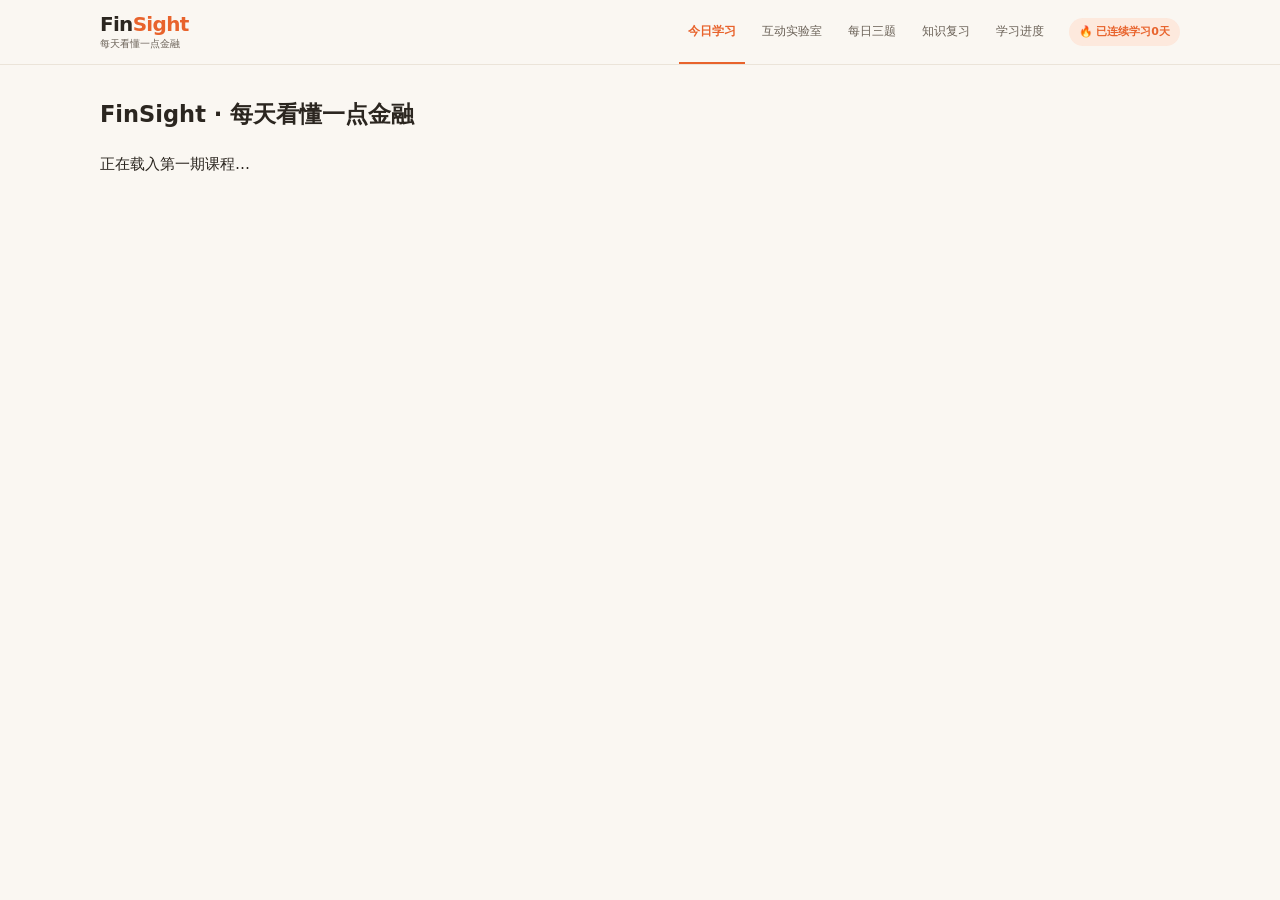
==== finance-daily/index.html @ c3f0f565 "feat: replace financial terminal with six-page beginner-friendly mobile learning interface" ====
<!doctype html>
<html lang="zh-CN">
<head>
<meta charset="utf-8">
<meta name="viewport" content="width=device-width, initial-scale=1, viewport-fit=cover">
<meta name="theme-color" content="#FAF7F2">
<meta name="description" content="FinSight，每天看懂一点金融新闻。金融小白的五步新闻课、互动实验、每日三题与知识复习。">
<title>FinSight · 每天看懂一点金融</title>
<link rel="stylesheet" href="./learn.css?v=20261030a">
</head>
<body>
<header class="nav-top">
  <div class="nav-wrap">
    <div aria-label="FinSight 每天看懂一点金融"><div class="brand-logo">Fin<em>Sight</em></div><div class="brand-sub">每天看懂一点金融</div></div>
    <nav class="nav-links" aria-label="主要导航">
      <button class="nav-link active" data-page="home">今日学习</button>
      <button class="nav-link" data-page="lab">互动实验室</button>
      <button class="nav-link" data-page="quiz">每日三题</button>
      <button class="nav-link" data-page="review">知识复习</button>
      <button class="nav-link" data-page="progress">学习进度</button>
    </nav>
    <span class="flame" id="streak">🔥 已连续学习0天</span>
  </div>
</header>
<div class="app">
 <main id="main" aria-live="polite">
   <section class="section"><h1>FinSight · 每天看懂一点金融</h1><p>正在载入第一期课程…</p></section>
 </main>
</div>
<nav class="bottom-nav" aria-label="手机快捷导航">
 <button data-page="home" class="active"><span>⌂</span>今日学习</button>
 <button data-page="lab"><span>◉</span>实验室</button>
 <button data-page="quiz"><span>✓</span>每日三题</button>
 <button data-page="review"><span>▤</span>知识复习</button>
 <button data-page="progress"><span>♧</span>学习进度</button>
</nav>
<div id="popLayer" class="popover-layer" aria-label="术语解释浮层"><div id="termPop" class="popover" role="dialog" aria-label="金融术语解释"></div></div>
<div id="toast" class="toast" aria-live="polite" role="status"></div>
<script src="./data.js?v=20261030a"></script>
<script src="./learn.js?v=20261030a"></script>
</body>
</html>
---- finance-daily/learn.css ----
/* FinSight Learn — mobile first, warm notebook */
:root{--bg:#FAF7F2;--card:#fff;--ink:#2B2620;--ink-2:#6B6257;--line:#EBE4D9;--brand:#E8632C;--brand-soft:#FDE9DD;--gold:#C9942B;--blue:#3D6FB6;--blue-soft:#E8F0FB;--red:#D64545;--green:#3E8E5A;--radius:16px;--shadow:0 2px 12px rgba(43,38,32,.06)}
*{box-sizing:border-box}html{scroll-behavior:smooth}body{margin:0;font:15px/1.7 "PingFang SC","Microsoft YaHei",system-ui,-apple-system,sans-serif;color:var(--ink);background:var(--bg);-webkit-font-smoothing:antialiased}button,input{font:inherit}button{cursor:pointer}button,a,input{touch-action:manipulation}button:focus-visible,a:focus-visible,input:focus-visible{outline:3px solid #4386cc;outline-offset:3px}a{color:var(--brand)}.hide{display:none!important}.app{width:min(1080px,calc(100% - 40px));margin:0 auto;padding:0 0 95px}.muted{color:var(--ink-2)}.small{font-size:13px}.tiny{font-size:12px}.bold{font-weight:750}.num{font-variant-numeric:tabular-nums}.section{margin:30px 0 0}.section-head{margin-bottom:17px}.section-title{font-size:22px;letter-spacing:-.4px;font-weight:800;line-height:1.45;margin:0}.section-sub{margin:4px 0 0;color:var(--ink-2);font-size:13px}.row{display:flex;align-items:center;gap:10px}.between{justify-content:space-between}.wrap{flex-wrap:wrap}.grid{display:grid;gap:18px}.two{grid-template-columns:repeat(2,minmax(0,1fr))}.four{grid-template-columns:repeat(4,minmax(0,1fr))}.card{padding:24px;border-radius:var(--radius);background:var(--card);border:1px solid var(--line);box-shadow:var(--shadow);min-width:0}.chip{display:inline-flex;align-items:center;gap:4px;background:#f5f0e9;color:#74695a;border-radius:99px;padding:2px 10px;font-size:11px;font-weight:700;white-space:nowrap}.chip.easy{background:#E5F4E9;color:var(--green)}.chip.mid{background:#FFF2D7;color:#946b2c}.chip.hard{background:#FBE8E4;color:#b35249}.chip.topic{background:var(--blue-soft);color:var(--blue)}.chip.brand{background:var(--brand-soft);color:var(--brand)}.btn{display:inline-flex;align-items:center;justify-content:center;gap:7px;border:1.5px solid var(--brand);border-radius:12px;background:var(--brand);color:#fff;padding:11px 24px;font-weight:750;font-size:14px;transition:transform .2s,background .2s}.btn:hover{background:#f0753f;transform:translateY(-1px)}.btn.ghost{color:var(--brand);background:#fff}.btn.ghost:hover{background:var(--brand-soft)}.btn.subtle{color:var(--ink);background:#fff;border-color:var(--line)}.btn.small{padding:7px 13px;font-size:12px}.btn:disabled{opacity:.45;cursor:not-allowed;transform:none}.nav-top{position:sticky;top:0;z-index:25;background:rgba(250,247,242,.92);backdrop-filter:blur(8px);border-bottom:1px solid var(--line)}.nav-wrap{width:min(1080px,calc(100% - 40px));margin:auto;display:flex;gap:16px;align-items:center;height:64px}.brand-logo{font-size:20px;letter-spacing:-.7px;font-weight:900;line-height:1.1;white-space:nowrap}.brand-logo em{font-style:normal;color:var(--brand)}.brand-sub{font-size:10px;color:var(--ink-2)}.nav-links{display:flex;align-self:stretch;align-items:center;gap:8px;overflow:auto hidden;scrollbar-width:none;margin-left:auto}.nav-link{align-self:stretch;display:flex;align-items:center;flex-shrink:0;padding:0 9px;font-size:12px;color:var(--ink-2);background:none;border:0;border-bottom:2px solid transparent;white-space:nowrap}.nav-link.active{border-bottom-color:var(--brand);color:var(--brand);font-weight:800}.flame{border-radius:99px;background:var(--brand-soft);padding:5px 10px;color:var(--brand);font-size:11px;font-weight:750;white-space:nowrap}.page{animation:appear .32s ease both}@keyframes appear{from{opacity:0;transform:translateY(8px)}to{opacity:1;transform:none}}
.hero{border:1px solid #F5DCC9;border-radius:21px;background:linear-gradient(105deg,#fff0e4,#fff8ed 58%,#f8eadd);padding:33px 34px;display:grid;grid-template-columns:1fr 185px;gap:22px;align-items:center;position:relative;overflow:hidden}.hero:before{content:"";width:250px;height:250px;background:#fff9f3a8;border:1px solid #ffffff88;border-radius:50%;position:absolute;right:12px;top:-130px}.hero>*{position:relative}.hero h1{margin:6px 0 8px;font-weight:830;font-size:26px;line-height:1.4}.hero p{font-size:14px;color:#705d51;margin:6px 0 17px}.hero-small{font-size:12px;color:#a76b49;letter-spacing:.2px;font-weight:750}.ring{width:122px;height:122px;margin:auto;position:relative;display:grid;place-items:center}.ring svg{position:absolute;inset:0;transform:rotate(-90deg)}.ring-center{text-align:center}.ring-center strong{font-size:25px;line-height:1.1;display:block}.ring-center span{font-size:11px;color:var(--ink-2)}.market-grid{display:grid;grid-template-columns:repeat(4,minmax(0,1fr));gap:14px}.market-card{position:relative;padding:19px 16px 17px;border:1px solid var(--line);border-radius:var(--radius);background:#fff;min-width:0;transition:.2s;box-shadow:var(--shadow)}.market-card:hover{transform:translateY(-2px);border-color:#e8a77e}.market-name{font-size:13px;color:var(--ink-2);font-weight:700}.market-number{font-size:24px;font-weight:830;line-height:1.3;margin:9px 0 2px;letter-spacing:-.5px}.rise{color:var(--red)}.fall{color:var(--green)}.flat{color:#796f61}.market-move{font-size:12px;font-weight:800}.market-time{font-size:11px;color:var(--ink-2)}.spark{width:94px;height:35px;max-width:100%;display:block;margin:4px 0 0 auto}.market-note{border-top:1px dashed var(--line);margin-top:13px;padding-top:10px;font-size:12px;line-height:1.65;color:var(--ink-2)}.market-note b{color:var(--brand)}.smallsource{display:block;font-size:11px;color:var(--blue);margin-top:7px}.news-grid{display:grid;gap:13px}.news{display:grid;grid-template-columns:42px minmax(0,1fr) 42px;align-items:center;gap:16px;padding:20px;transition:.2s}.news:hover{transform:translateY(-2px);border-color:#e5a67f;box-shadow:0 5px 19px rgba(43,38,32,.08)}.news-num{font-size:32px;font-weight:900;line-height:1;color:#edb99e}.news h3{font-size:18px;margin:1px 0 7px;line-height:1.45}.news p{margin:0 0 8px;font-size:14px;color:#665b52}.news .meta{display:flex;gap:7px;align-items:center;flex-wrap:wrap}.news-go{height:39px;width:39px;border-radius:50%;background:var(--brand);border:0;color:white;font-size:23px;display:grid;place-items:center;transition:.2s}.news-go:hover{transform:translateX(2px)}
.step-strip{display:flex;gap:6px;overflow:auto;scrollbar-width:none;padding:8px 0 14px}.step-chip{min-width:0;flex:1;border:0;border-radius:99px;padding:8px 10px;background:#f0eae2;color:#8a7e70;font-size:12px;font-weight:700;white-space:nowrap}.step-chip.current{background:var(--brand);color:white}.step-chip.done{background:#e8f6e8;color:var(--green)}.lesson-head h1{font-size:25px;line-height:1.4;margin:11px 0}.lesson-head .summary{color:var(--ink-2);font-size:15px}.lesson-block{padding:24px 28px}.lesson-title{font-size:19px;line-height:1.5;margin:0 0 12px;font-weight:800}.lesson-body{font-size:15px;line-height:1.75}.defbox,.lifebox,.keybox{padding:17px 20px;border-radius:12px;margin:11px 0}.defbox{background:var(--blue-soft);border-left:4px solid var(--blue)}.lifebox{background:#FFF8E8;border-left:4px solid var(--gold)}.keybox{background:linear-gradient(115deg,#FFF3E6,#FDE9DD);border:1px dashed #efb08f}.defbox p,.lifebox p,.keybox p{margin:4px 0}.term{border:0;background:transparent;padding:0;color:var(--blue);border-bottom:1.5px dashed var(--blue);font-weight:800;cursor:pointer;font-size:inherit;line-height:inherit}.example-comparison{display:grid;grid-template-columns:1fr auto 1fr;align-items:center;gap:12px;margin:13px 0}.example-card{background:white;padding:14px;border:1px solid #f2e1c6;border-radius:13px;text-align:center}.example-card b{display:block;font-size:21px;color:#3c7d5b;font-variant-numeric:tabular-nums}.example-card:last-child b{color:var(--red)}.arrow{color:var(--brand);font-size:23px;font-weight:900}.chain{display:flex;gap:7px;align-items:center;flex-wrap:wrap}.chain-node{background:#fff;border:1.5px solid #E5DDD2;border-radius:11px;padding:11px 12px;font-size:13px;font-weight:750}.chain-node:first-child{border-color:var(--brand);color:var(--brand)}.chain-arrow{font-weight:900;color:var(--brand);font-size:18px}.reason-cards{display:grid;grid-template-columns:repeat(2,minmax(0,1fr));gap:10px;margin-top:12px}.reason-card{border:1px solid var(--line);border-radius:12px;padding:14px;background:#fff}.reason-card h4{margin:0 0 6px;font-size:14px}.reason-card p{font-size:13px;color:var(--ink-2);margin:0}.risk{color:#8c7e71;font-size:12px;margin-top:12px}.task-btns{display:flex;align-items:center;gap:10px;justify-content:space-between;flex-wrap:wrap;margin-top:20px}.teaching-steps{display:grid;gap:17px}.teaching-steps .card{scroll-margin-top:80px}.analyst{background:linear-gradient(112deg,#f0f5ff,#fffaef);border:1px solid #d8e4f4}.analyst .option-btn{border:1px solid #d5ddea}.quiz-done{background:#E7F6E7;color:#2b7e4d}.quiz-wrong{background:#FFE8E6;color:#b74e48}.lab-grid{display:grid;grid-template-columns:repeat(2,minmax(0,1fr));gap:17px}.lab-card{padding:24px}.lab-title{font-size:17px;font-weight:800;margin:0 0 4px}.lab-desc{font-size:13px;color:var(--ink-2);margin:0 0 16px}.slider-line{display:flex;justify-content:space-between;gap:12px;align-items:center}.rate{font-size:22px;font-weight:850;color:var(--brand);font-variant-numeric:tabular-nums}input[type=range]{width:100%;accent-color:var(--brand);margin:10px 0 15px}.metrics{display:grid;grid-template-columns:repeat(2,minmax(0,1fr));gap:9px;margin:8px 0}.metric{background:#faf7f2;border:1px solid #f1e9de;border-radius:13px;padding:14px 12px}.metric b{font-size:22px;display:block;line-height:1.3;letter-spacing:-.4px;word-break:break-word}.metric small{font-size:11px;color:var(--ink-2)}.note-blue{background:#edf5fe;padding:13px 15px;border-radius:10px;color:#436080;font-size:13px;margin:15px 0 0}.lineplot{width:100%;height:auto;display:block;background:#fbfaf8;border-radius:12px;margin:6px 0}.qa-progress{height:8px;background:#f0e8db;border-radius:99px;overflow:hidden}.qa-fill{height:100%;border-radius:99px;background:linear-gradient(90deg,#ecc47b,#e8632c);transition:width .4s}.option-btn{display:block;text-align:left;width:100%;padding:12px 15px;margin:9px 0;border:1px solid var(--line);background:#fbfaf7;border-radius:12px;font-weight:650;color:var(--ink);font-size:14px}.option-btn:hover{border-color:#e3ac8b}.option-btn:disabled{cursor:default}.option-btn.right{background:#e5f6e8;color:var(--green);border:1.5px solid #66bc7e}.option-btn.wrong{background:#fce7e4;color:var(--red);border:1.5px solid #de8484}.answer-why{background:var(--blue-soft);border-radius:12px;padding:15px;margin:14px 0 0;font-size:14px}.flash-grid{display:grid;grid-template-columns:repeat(auto-fill,minmax(230px,1fr));gap:17px}.flash{perspective:900px;height:208px;cursor:pointer}.flash-inner{width:100%;height:100%;position:relative;transform-style:preserve-3d;transition:transform .5s}.flash.flipped .flash-inner{transform:rotateY(180deg)}.flash-face{position:absolute;inset:0;backface-visibility:hidden;border:1px solid var(--line);border-radius:16px;background:#fff;box-shadow:var(--shadow);padding:23px;display:flex;flex-direction:column;align-items:flex-start;justify-content:center;gap:7px}.flash-face strong{font-size:21px;color:var(--blue)}.flash-back{transform:rotateY(180deg);background:var(--blue-soft);border-color:#d3e2f5}.flash-back strong{font-size:16px}.flash-back p{font-size:13px;margin:0}.flash-indicator{font-size:11px;color:var(--ink-2);margin-top:12px}.progress-grid{display:grid;grid-template-columns:repeat(3,minmax(0,1fr));gap:14px}.stage{text-align:center;position:relative}.stage.current{border:2px solid var(--brand);background:#fff9f1}.stage .stage-icon{font-size:29px}.stage h3{margin:5px 0;font-size:17px}.stage p{font-size:13px;color:var(--ink-2);margin:0}.stat-grid{display:grid;grid-template-columns:repeat(4,minmax(0,1fr));gap:13px}.stat{text-align:center}.stat b{font-size:28px;color:var(--brand);display:block;line-height:1.3}.stat span{font-size:12px;color:var(--ink-2)}.mastery-row{display:grid;grid-template-columns:95px 1fr 42px;gap:12px;align-items:center;margin:13px 0;font-size:13px}.mastery-track{height:8px;background:#f1e9de;border-radius:99px;overflow:hidden}.mastery-fill{height:100%;background:linear-gradient(90deg,#f3b780,var(--brand));border-radius:99px}.popover-layer{position:fixed;inset:0;z-index:70;display:none}.popover-layer.show{display:block}.popover{position:absolute;z-index:1;background:#fff;border:1px solid #e8dfd4;border-radius:14px;width:min(340px,calc(100vw - 24px));box-shadow:0 12px 40px rgba(43,38,32,.2);padding:19px}.popover h3{color:var(--blue);font-size:17px;margin:0 0 7px}.popover h4{font-size:12px;color:#7b746c;margin:10px 0 3px}.popover p{font-size:13px;margin:0;color:var(--ink)}.popover button{margin-top:14px}.bottom-nav{display:none}.kicker{font-size:12px;font-weight:750;color:var(--brand)}.line{border:0;border-top:1px solid var(--line);margin:18px 0}.source-row{display:flex;align-items:flex-start;justify-content:space-between;gap:12px;padding:10px 0;border-bottom:1px solid var(--line)}.source-row:last-child{border-bottom:0}.source-row a{font-size:13px;font-weight:750}.footer{padding:24px 0 70px;color:var(--ink-2);font-size:12px;margin-top:35px;border-top:1px solid var(--line)}.empty{padding:26px;text-align:center;color:var(--ink-2)}.toast{position:fixed;bottom:90px;left:50%;transform:translateX(-50%);z-index:85;background:#3f3529;color:#fff;padding:10px 18px;border-radius:99px;font-size:13px;box-shadow:0 12px 25px #0002;pointer-events:none;opacity:0;transition:opacity .2s}.toast.show{opacity:1}
@media(max-width:900px){.market-grid{grid-template-columns:repeat(2,minmax(0,1fr))}.nav-wrap{gap:8px}.flame{display:none}.hero{grid-template-columns:1fr 120px}.lab-grid{grid-template-columns:1fr}}
@media(max-width:760px){.app,.nav-wrap{width:calc(100% - 32px)}.nav-wrap{height:61px}.brand-logo{font-size:18px}.brand-sub{font-size:9px}.nav-links{display:none}.flame{display:block;margin-left:auto}.bottom-nav{position:fixed;bottom:0;left:0;right:0;z-index:35;background:rgba(255,255,255,.95);backdrop-filter:blur(10px);border-top:1px solid var(--line);display:grid;grid-template-columns:repeat(5,1fr);padding:7px 0 max(7px,env(safe-area-inset-bottom))}.bottom-nav button{border:0;background:none;color:#837669;font-size:10px;display:grid;place-items:center;gap:1px;padding:4px 1px}.bottom-nav button span{font-size:18px;line-height:1.2}.bottom-nav button.active{color:var(--brand);font-weight:800}.hero{padding:23px;grid-template-columns:1fr 104px;gap:8px;border-radius:18px}.hero h1{font-size:22px}.hero p{font-size:13px}.ring{width:95px;height:95px}.ring-center strong{font-size:21px}.section-title{font-size:20px}.section{margin-top:28px}.card{padding:19px}.news{grid-template-columns:34px minmax(0,1fr) 33px;padding:16px;gap:8px}.news h3{font-size:16px}.news p{font-size:13px}.news-num{font-size:28px}.news-go{width:33px;height:33px;font-size:18px}.two,.four{grid-template-columns:1fr}.progress-grid{grid-template-columns:1fr}.stat-grid{grid-template-columns:repeat(2,minmax(0,1fr))}.reason-cards{grid-template-columns:1fr}.step-chip{font-size:11px;padding:8px 11px;flex:0 0 auto}.lesson-block{padding:19px}.lesson-head h1{font-size:22px}.chain{flex-direction:column;align-items:stretch}.chain-arrow{transform:rotate(90deg);text-align:center}.chain-node{text-align:center}.example-comparison{gap:7px}.example-card{padding:10px}.example-card b{font-size:17px}.market-number{font-size:23px}.metric b{font-size:21px}.task-btns .btn{flex:1}.footer{padding-bottom:90px}}
@media(max-width:440px){.market-grid{gap:10px}.market-card{padding:13px 12px}.market-number{font-size:19px}.market-note{font-size:11px}.market-name{font-size:12px}.spark{height:29px}.hero{padding:22px 17px;grid-template-columns:1fr 88px}.hero h1{font-size:21px}.hero p{font-size:12px}.ring{width:82px;height:82px}.ring-center strong{font-size:19px}.ring-center span{font-size:10px}.hero-small{font-size:11px}.chip{font-size:10px}.section-sub{font-size:12px}.card{padding:16px}.metric b{font-size:19px}.lab-card{padding:17px}.news .meta{gap:5px}.news h3{font-size:15px}.example-comparison{grid-template-columns:1fr}.example-comparison .arrow{transform:rotate(90deg);text-align:center;line-height:1}}
@media(prefers-reduced-motion:reduce){*,*:before,*:after{transition:none!important;animation:none!important}html{scroll-behavior:auto}}
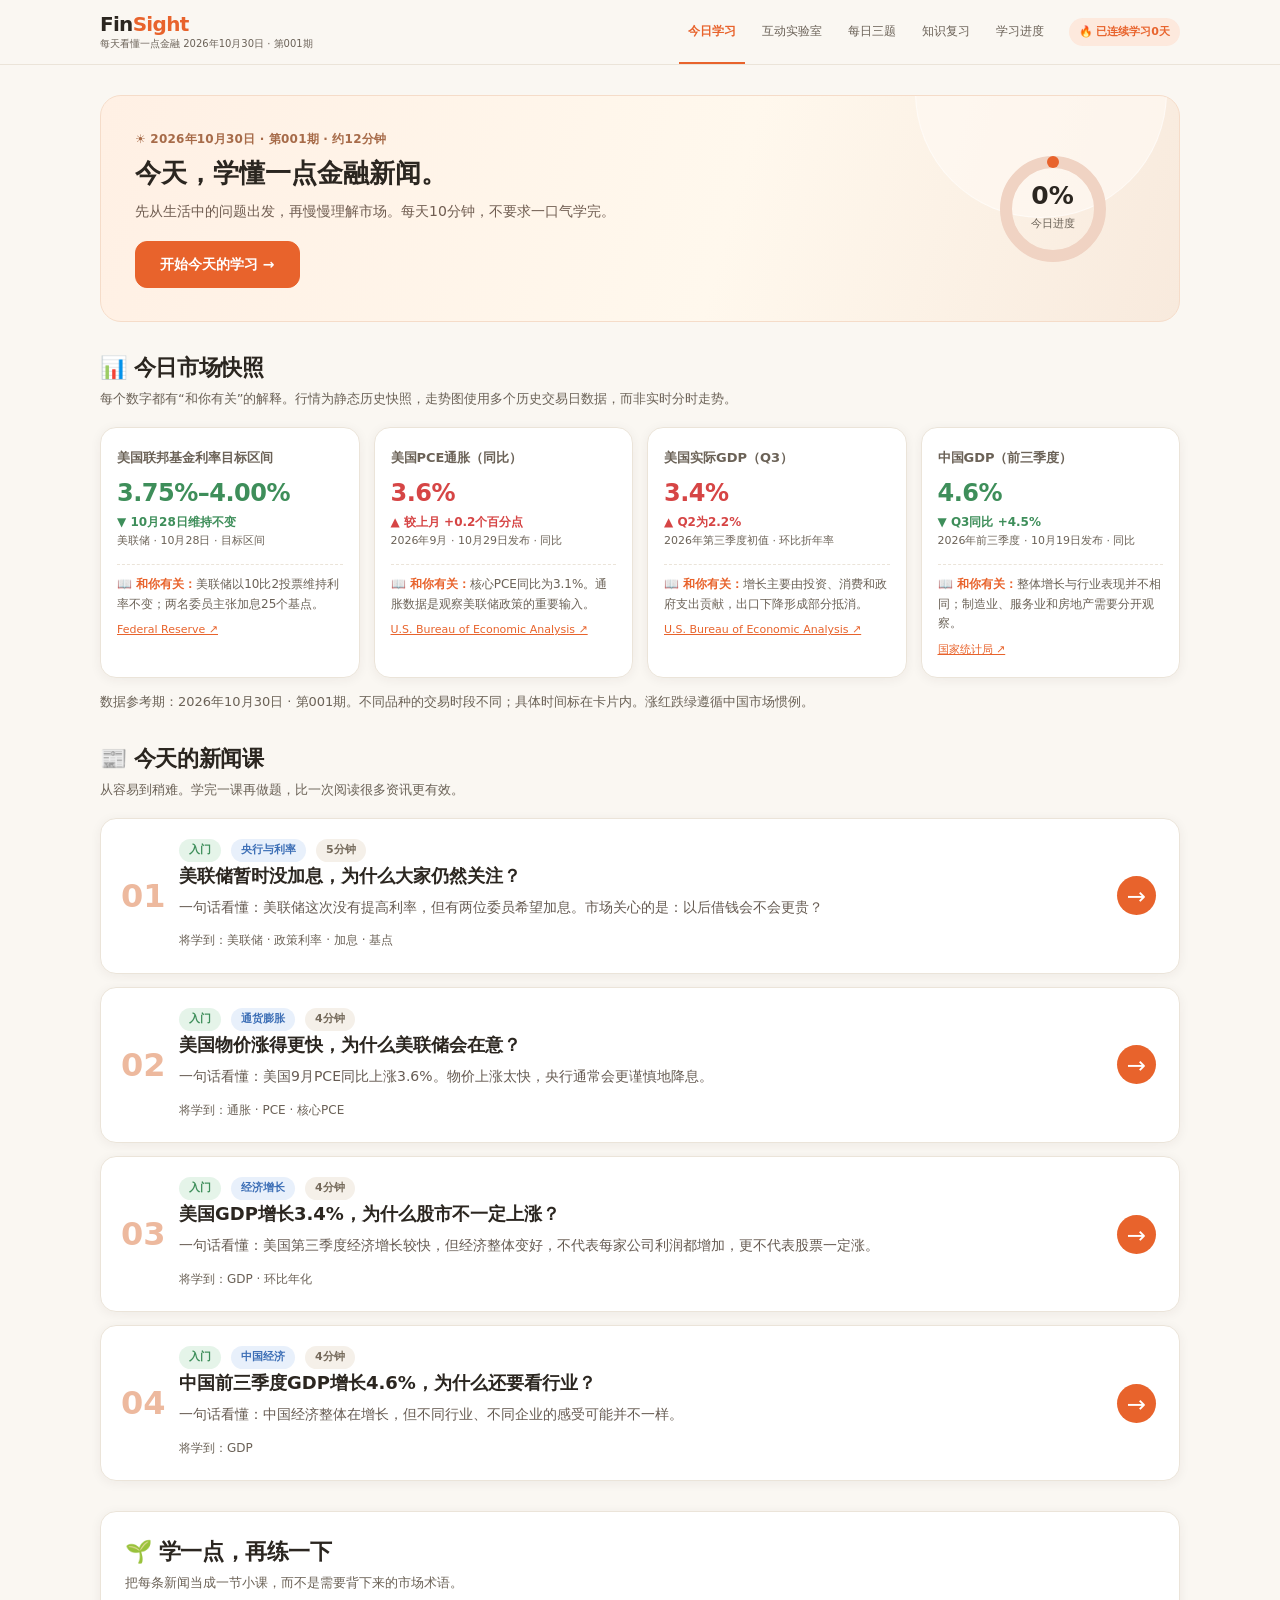
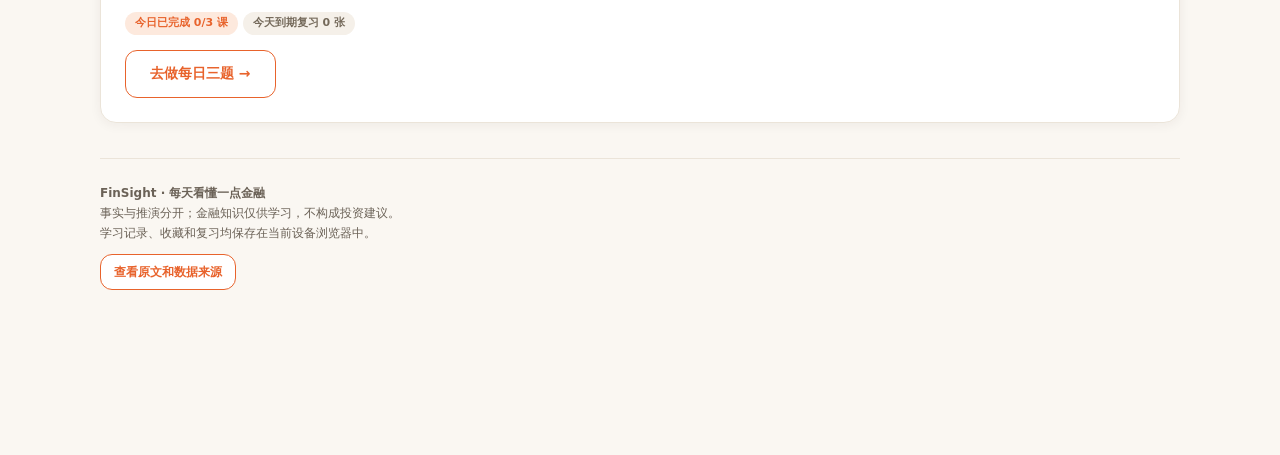
==== commit 08430f86: "fix: add issue date target required by learning app" ====
--- a/finance-daily/index.html
+++ b/finance-daily/index.html
@@ -11,7 +11,7 @@
 <body>
 <header class="nav-top">
   <div class="nav-wrap">
-    <div aria-label="FinSight 每天看懂一点金融"><div class="brand-logo">Fin<em>Sight</em></div><div class="brand-sub">每天看懂一点金融</div></div>
+    <div aria-label="FinSight 每天看懂一点金融"><div class="brand-logo">Fin<em>Sight</em></div><div class="brand-sub">每天看懂一点金融 <span id="homeDate"></span></div></div>
     <nav class="nav-links" aria-label="主要导航">
       <button class="nav-link active" data-page="home">今日学习</button>
       <button class="nav-link" data-page="lab">互动实验室</button>
--- a/finance-daily/learn.css
+++ b/finance-daily/learn.css
@@ -7,3 +7,7 @@
 @media(max-width:760px){.app,.nav-wrap{width:calc(100% - 32px)}.nav-wrap{height:61px}.brand-logo{font-size:18px}.brand-sub{font-size:9px}.nav-links{display:none}.flame{display:block;margin-left:auto}.bottom-nav{position:fixed;bottom:0;left:0;right:0;z-index:35;background:rgba(255,255,255,.95);backdrop-filter:blur(10px);border-top:1px solid var(--line);display:grid;grid-template-columns:repeat(5,1fr);padding:7px 0 max(7px,env(safe-area-inset-bottom))}.bottom-nav button{border:0;background:none;color:#837669;font-size:10px;display:grid;place-items:center;gap:1px;padding:4px 1px}.bottom-nav button span{font-size:18px;line-height:1.2}.bottom-nav button.active{color:var(--brand);font-weight:800}.hero{padding:23px;grid-template-columns:1fr 104px;gap:8px;border-radius:18px}.hero h1{font-size:22px}.hero p{font-size:13px}.ring{width:95px;height:95px}.ring-center strong{font-size:21px}.section-title{font-size:20px}.section{margin-top:28px}.card{padding:19px}.news{grid-template-columns:34px minmax(0,1fr) 33px;padding:16px;gap:8px}.news h3{font-size:16px}.news p{font-size:13px}.news-num{font-size:28px}.news-go{width:33px;height:33px;font-size:18px}.two,.four{grid-template-columns:1fr}.progress-grid{grid-template-columns:1fr}.stat-grid{grid-template-columns:repeat(2,minmax(0,1fr))}.reason-cards{grid-template-columns:1fr}.step-chip{font-size:11px;padding:8px 11px;flex:0 0 auto}.lesson-block{padding:19px}.lesson-head h1{font-size:22px}.chain{flex-direction:column;align-items:stretch}.chain-arrow{transform:rotate(90deg);text-align:center}.chain-node{text-align:center}.example-comparison{gap:7px}.example-card{padding:10px}.example-card b{font-size:17px}.market-number{font-size:23px}.metric b{font-size:21px}.task-btns .btn{flex:1}.footer{padding-bottom:90px}}
 @media(max-width:440px){.market-grid{gap:10px}.market-card{padding:13px 12px}.market-number{font-size:19px}.market-note{font-size:11px}.market-name{font-size:12px}.spark{height:29px}.hero{padding:22px 17px;grid-template-columns:1fr 88px}.hero h1{font-size:21px}.hero p{font-size:12px}.ring{width:82px;height:82px}.ring-center strong{font-size:19px}.ring-center span{font-size:10px}.hero-small{font-size:11px}.chip{font-size:10px}.section-sub{font-size:12px}.card{padding:16px}.metric b{font-size:19px}.lab-card{padding:17px}.news .meta{gap:5px}.news h3{font-size:15px}.example-comparison{grid-template-columns:1fr}.example-comparison .arrow{transform:rotate(90deg);text-align:center;line-height:1}}
 @media(prefers-reduced-motion:reduce){*,*:before,*:after{transition:none!important;animation:none!important}html{scroll-behavior:auto}}
+
+/* Review actions appear only after the card is flipped. */
+.flash-wrap>.row{display:none}
+.flash-wrap:has(.flash.flipped)>.row{display:flex}
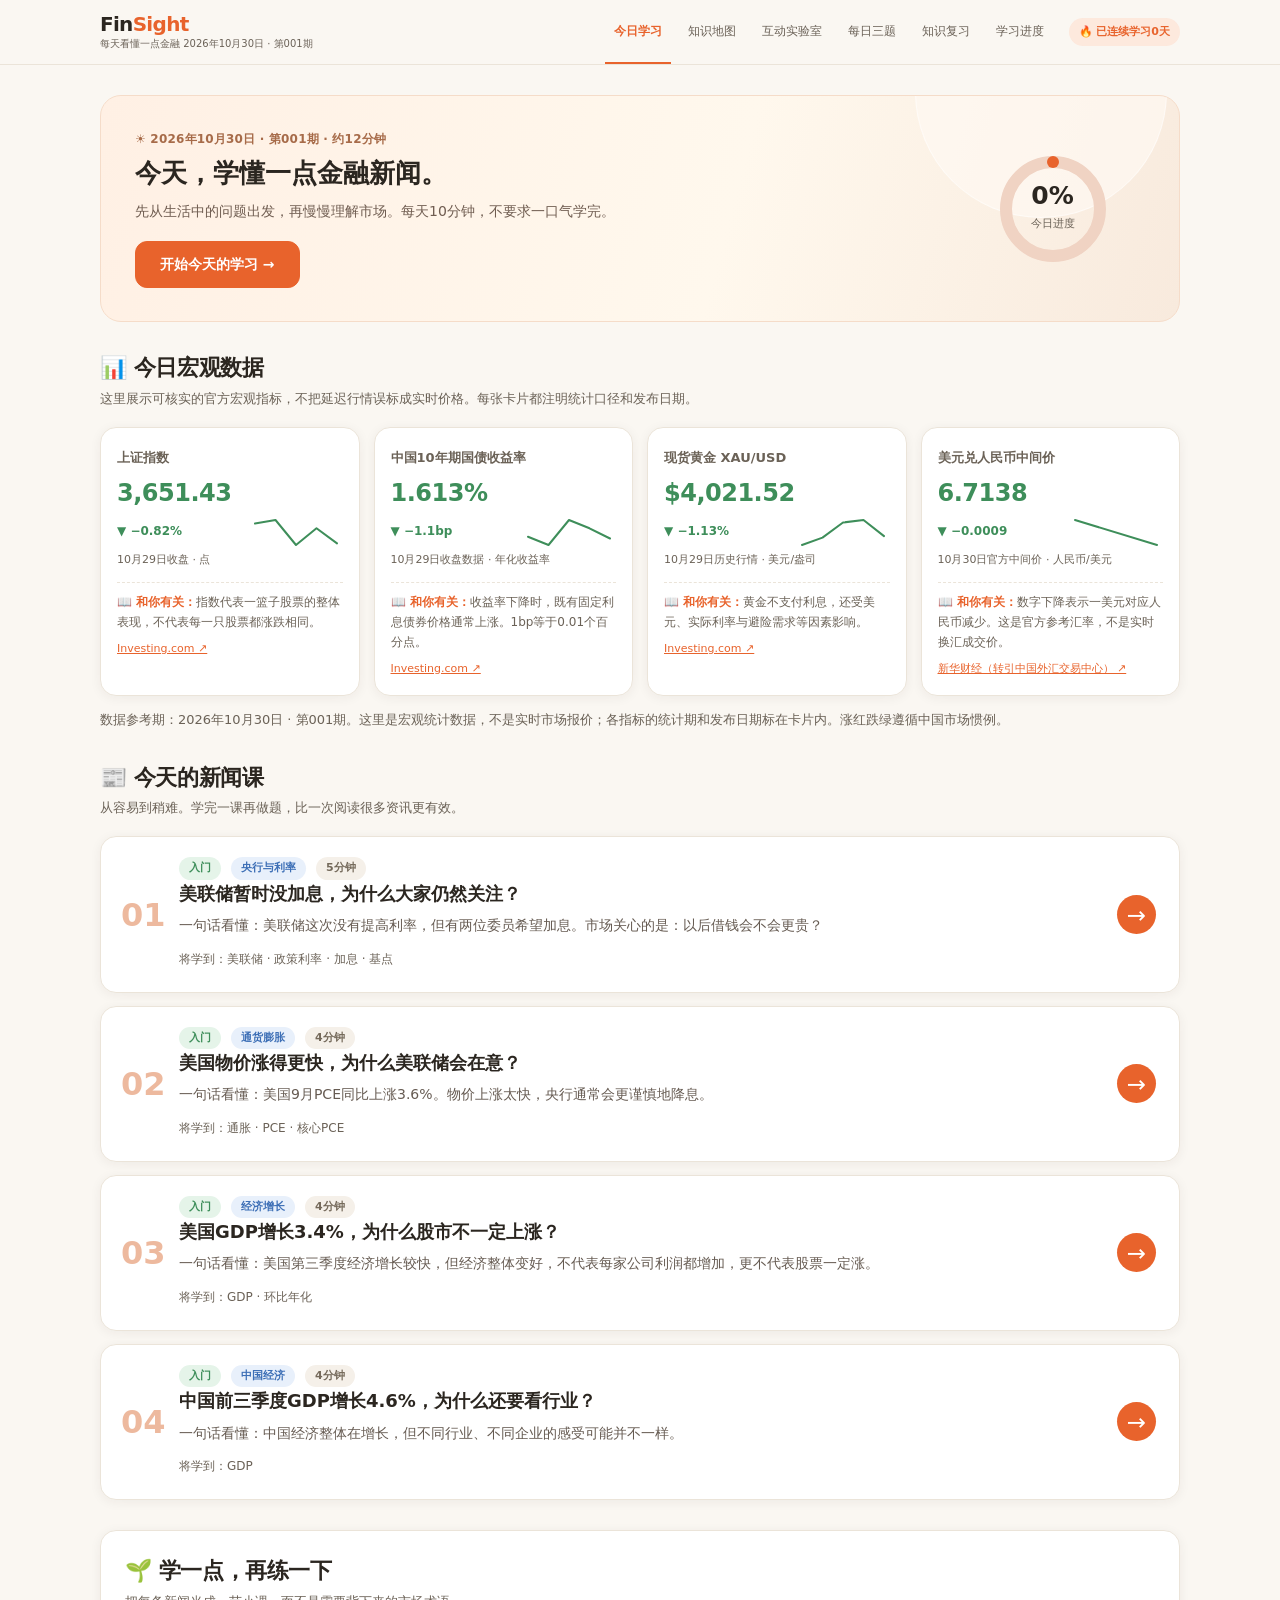
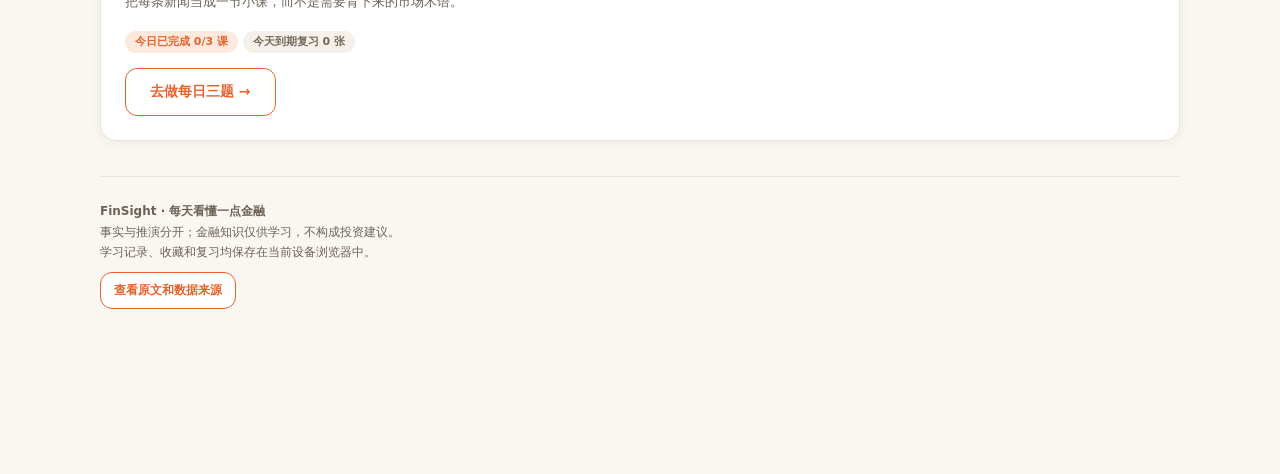
==== commit cd59ad34: "feat: add financial knowledge map navigation on desktop and mobile" ====
--- a/finance-daily/index.html
+++ b/finance-daily/index.html
@@ -6,7 +6,7 @@
 <meta name="theme-color" content="#FAF7F2">
 <meta name="description" content="FinSight，每天看懂一点金融新闻。金融小白的五步新闻课、互动实验、每日三题与知识复习。">
 <title>FinSight · 每天看懂一点金融</title>
-<link rel="stylesheet" href="./learn.css?v=20261030a">
+<link rel="stylesheet" href="./learn.css?v=20261030b">
 </head>
 <body>
 <header class="nav-top">
@@ -14,6 +14,7 @@
     <div aria-label="FinSight 每天看懂一点金融"><div class="brand-logo">Fin<em>Sight</em></div><div class="brand-sub">每天看懂一点金融 <span id="homeDate"></span></div></div>
     <nav class="nav-links" aria-label="主要导航">
       <button class="nav-link active" data-page="home">今日学习</button>
+      <button class="nav-link" data-page="map">知识地图</button>
       <button class="nav-link" data-page="lab">互动实验室</button>
       <button class="nav-link" data-page="quiz">每日三题</button>
       <button class="nav-link" data-page="review">知识复习</button>
@@ -28,7 +29,8 @@
  </main>
 </div>
 <nav class="bottom-nav" aria-label="手机快捷导航">
- <button data-page="home" class="active"><span>⌂</span>今日学习</button>
+ <button data-page="home" class="active"><span>⌂</span>今日</button>
+ <button data-page="map"><span>⌘</span>知识图</button>
  <button data-page="lab"><span>◉</span>实验室</button>
  <button data-page="quiz"><span>✓</span>每日三题</button>
  <button data-page="review"><span>▤</span>知识复习</button>
@@ -36,7 +38,7 @@
 </nav>
 <div id="popLayer" class="popover-layer" aria-label="术语解释浮层"><div id="termPop" class="popover" role="dialog" aria-label="金融术语解释"></div></div>
 <div id="toast" class="toast" aria-live="polite" role="status"></div>
-<script src="./data.js?v=20261030a"></script>
-<script src="./learn.js?v=20261030a"></script>
+<script src="./data.js?v=20261030b"></script>
+<script src="./learn.js?v=20261030b"></script>
 </body>
 </html>
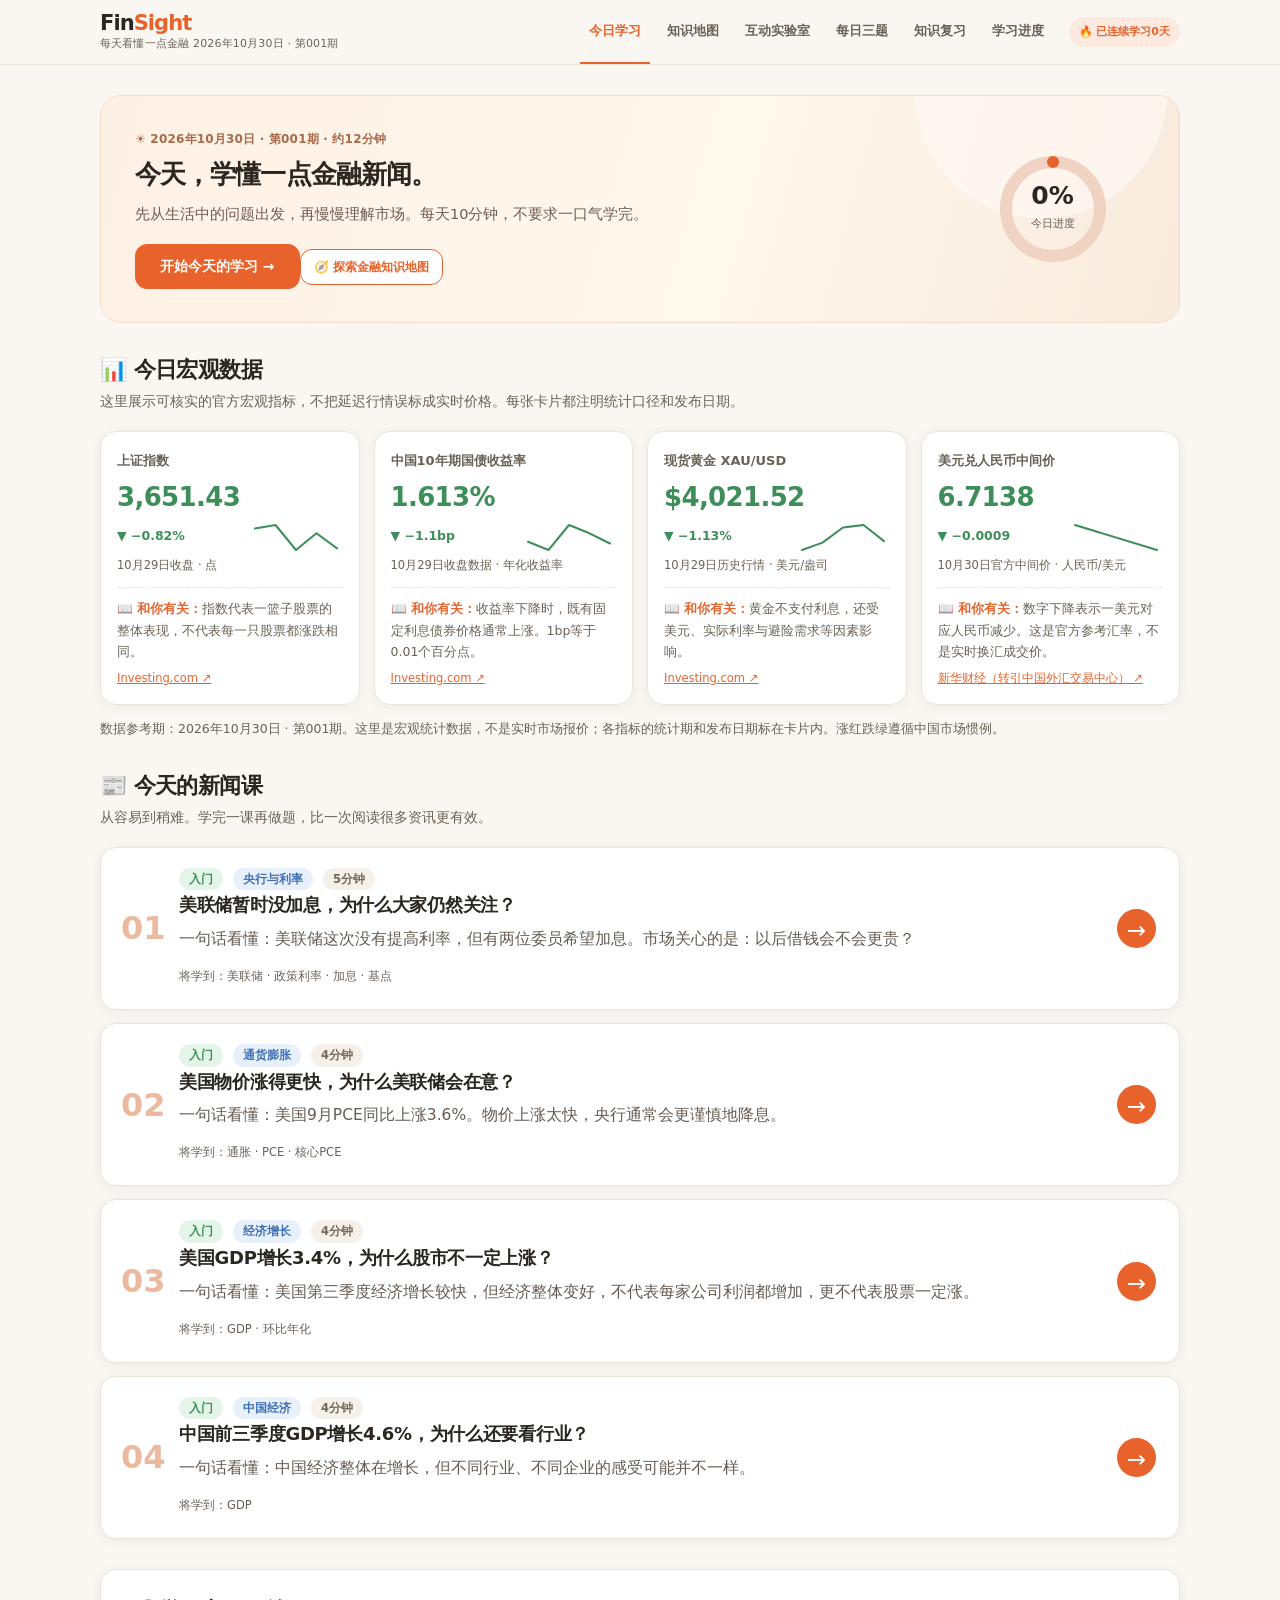
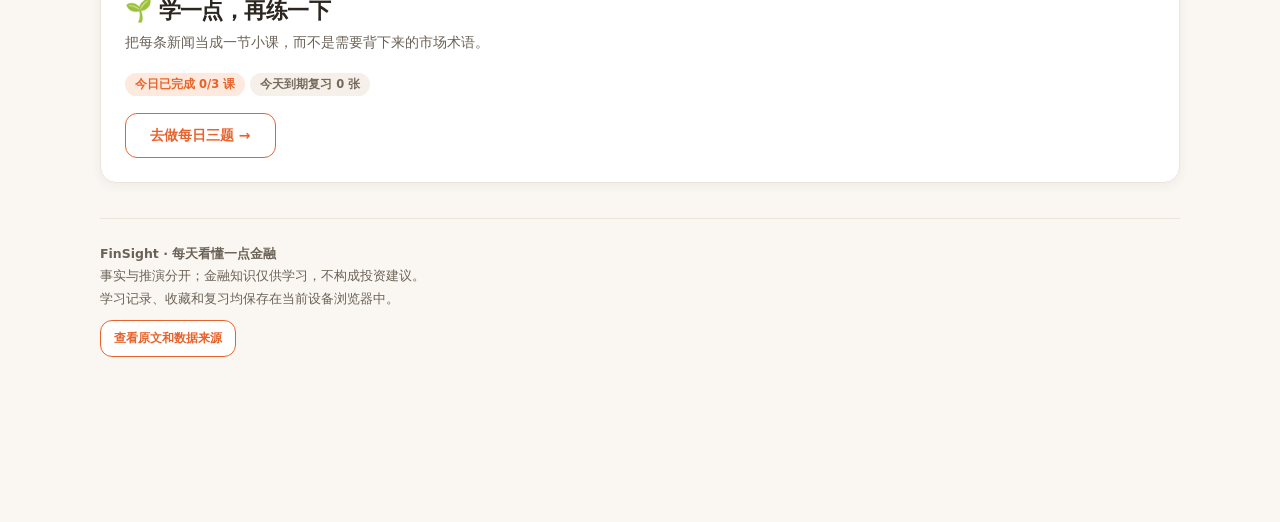
==== commit 14bda603: "chore: refresh stylesheet version for refined typography" ====
--- a/finance-daily/index.html
+++ b/finance-daily/index.html
@@ -6,7 +6,7 @@
 <meta name="theme-color" content="#FAF7F2">
 <meta name="description" content="FinSight，每天看懂一点金融新闻。金融小白的五步新闻课、互动实验、每日三题与知识复习。">
 <title>FinSight · 每天看懂一点金融</title>
-<link rel="stylesheet" href="./learn.css?v=20261030b">
+<link rel="stylesheet" href="./learn.css?v=20261030-type1">
 </head>
 <body>
 <header class="nav-top">
--- a/finance-daily/learn.css
+++ b/finance-daily/learn.css
@@ -1,6 +1,6 @@
 /* FinSight Learn — mobile first, warm notebook */
 :root{--bg:#FAF7F2;--card:#fff;--ink:#2B2620;--ink-2:#6B6257;--line:#EBE4D9;--brand:#E8632C;--brand-soft:#FDE9DD;--gold:#C9942B;--blue:#3D6FB6;--blue-soft:#E8F0FB;--red:#D64545;--green:#3E8E5A;--radius:16px;--shadow:0 2px 12px rgba(43,38,32,.06)}
-*{box-sizing:border-box}html{scroll-behavior:smooth}body{margin:0;font:15px/1.7 "PingFang SC","Microsoft YaHei",system-ui,-apple-system,sans-serif;color:var(--ink);background:var(--bg);-webkit-font-smoothing:antialiased}button,input{font:inherit}button{cursor:pointer}button,a,input{touch-action:manipulation}button:focus-visible,a:focus-visible,input:focus-visible{outline:3px solid #4386cc;outline-offset:3px}a{color:var(--brand)}.hide{display:none!important}.app{width:min(1080px,calc(100% - 40px));margin:0 auto;padding:0 0 95px}.muted{color:var(--ink-2)}.small{font-size:13px}.tiny{font-size:12px}.bold{font-weight:750}.num{font-variant-numeric:tabular-nums}.section{margin:30px 0 0}.section-head{margin-bottom:17px}.section-title{font-size:22px;letter-spacing:-.4px;font-weight:800;line-height:1.45;margin:0}.section-sub{margin:4px 0 0;color:var(--ink-2);font-size:13px}.row{display:flex;align-items:center;gap:10px}.between{justify-content:space-between}.wrap{flex-wrap:wrap}.grid{display:grid;gap:18px}.two{grid-template-columns:repeat(2,minmax(0,1fr))}.four{grid-template-columns:repeat(4,minmax(0,1fr))}.card{padding:24px;border-radius:var(--radius);background:var(--card);border:1px solid var(--line);box-shadow:var(--shadow);min-width:0}.chip{display:inline-flex;align-items:center;gap:4px;background:#f5f0e9;color:#74695a;border-radius:99px;padding:2px 10px;font-size:11px;font-weight:700;white-space:nowrap}.chip.easy{background:#E5F4E9;color:var(--green)}.chip.mid{background:#FFF2D7;color:#946b2c}.chip.hard{background:#FBE8E4;color:#b35249}.chip.topic{background:var(--blue-soft);color:var(--blue)}.chip.brand{background:var(--brand-soft);color:var(--brand)}.btn{display:inline-flex;align-items:center;justify-content:center;gap:7px;border:1.5px solid var(--brand);border-radius:12px;background:var(--brand);color:#fff;padding:11px 24px;font-weight:750;font-size:14px;transition:transform .2s,background .2s}.btn:hover{background:#f0753f;transform:translateY(-1px)}.btn.ghost{color:var(--brand);background:#fff}.btn.ghost:hover{background:var(--brand-soft)}.btn.subtle{color:var(--ink);background:#fff;border-color:var(--line)}.btn.small{padding:7px 13px;font-size:12px}.btn:disabled{opacity:.45;cursor:not-allowed;transform:none}.nav-top{position:sticky;top:0;z-index:25;background:rgba(250,247,242,.92);backdrop-filter:blur(8px);border-bottom:1px solid var(--line)}.nav-wrap{width:min(1080px,calc(100% - 40px));margin:auto;display:flex;gap:16px;align-items:center;height:64px}.brand-logo{font-size:20px;letter-spacing:-.7px;font-weight:900;line-height:1.1;white-space:nowrap}.brand-logo em{font-style:normal;color:var(--brand)}.brand-sub{font-size:10px;color:var(--ink-2)}.nav-links{display:flex;align-self:stretch;align-items:center;gap:8px;overflow:auto hidden;scrollbar-width:none;margin-left:auto}.nav-link{align-self:stretch;display:flex;align-items:center;flex-shrink:0;padding:0 9px;font-size:12px;color:var(--ink-2);background:none;border:0;border-bottom:2px solid transparent;white-space:nowrap}.nav-link.active{border-bottom-color:var(--brand);color:var(--brand);font-weight:800}.flame{border-radius:99px;background:var(--brand-soft);padding:5px 10px;color:var(--brand);font-size:11px;font-weight:750;white-space:nowrap}.page{animation:appear .32s ease both}@keyframes appear{from{opacity:0;transform:translateY(8px)}to{opacity:1;transform:none}}
+*{box-sizing:border-box}html{scroll-behavior:smooth}body{margin:0;font:400 15.5px/1.75 "PingFang SC", "Microsoft YaHei", system-ui, sans-serif;color:var(--ink);background:var(--bg);-webkit-font-smoothing:antialiased}button,input{font:inherit}button{cursor:pointer}button,a,input{touch-action:manipulation}button:focus-visible,a:focus-visible,input:focus-visible{outline:3px solid #4386cc;outline-offset:3px}a{color:var(--brand)}.hide{display:none!important}.app{width:min(1080px,calc(100% - 40px));margin:0 auto;padding:0 0 95px}.muted{color:var(--ink-2)}.small{font-size:13px}.tiny{font-size:12px}.bold{font-weight:750}.num{font-variant-numeric:tabular-nums}.section{margin:30px 0 0}.section-head{margin-bottom:17px}.section-title{font-size:22px;letter-spacing:-.4px;font-weight:800;line-height:1.45;margin:0}.section-sub{margin:4px 0 0;color:var(--ink-2);font-size:13px}.row{display:flex;align-items:center;gap:10px}.between{justify-content:space-between}.wrap{flex-wrap:wrap}.grid{display:grid;gap:18px}.two{grid-template-columns:repeat(2,minmax(0,1fr))}.four{grid-template-columns:repeat(4,minmax(0,1fr))}.card{padding:24px;border-radius:var(--radius);background:var(--card);border:1px solid var(--line);box-shadow:var(--shadow);min-width:0}.chip{display:inline-flex;align-items:center;gap:4px;background:#f5f0e9;color:#74695a;border-radius:99px;padding:2px 10px;font-size:11px;font-weight:700;white-space:nowrap}.chip.easy{background:#E5F4E9;color:var(--green)}.chip.mid{background:#FFF2D7;color:#946b2c}.chip.hard{background:#FBE8E4;color:#b35249}.chip.topic{background:var(--blue-soft);color:var(--blue)}.chip.brand{background:var(--brand-soft);color:var(--brand)}.btn{display:inline-flex;align-items:center;justify-content:center;gap:7px;border:1.5px solid var(--brand);border-radius:12px;background:var(--brand);color:#fff;padding:11px 24px;font-weight:750;font-size:14px;transition:transform .2s,background .2s}.btn:hover{background:#f0753f;transform:translateY(-1px)}.btn.ghost{color:var(--brand);background:#fff}.btn.ghost:hover{background:var(--brand-soft)}.btn.subtle{color:var(--ink);background:#fff;border-color:var(--line)}.btn.small{padding:7px 13px;font-size:12px}.btn:disabled{opacity:.45;cursor:not-allowed;transform:none}.nav-top{position:sticky;top:0;z-index:25;background:rgba(250,247,242,.92);backdrop-filter:blur(8px);border-bottom:1px solid var(--line)}.nav-wrap{width:min(1080px,calc(100% - 40px));margin:auto;display:flex;gap:16px;align-items:center;height:64px}.brand-logo{font-size:20px;letter-spacing:-.7px;font-weight:900;line-height:1.1;white-space:nowrap}.brand-logo em{font-style:normal;color:var(--brand)}.brand-sub{font-size:10px;color:var(--ink-2)}.nav-links{display:flex;align-self:stretch;align-items:center;gap:8px;overflow:auto hidden;scrollbar-width:none;margin-left:auto}.nav-link{align-self:stretch;display:flex;align-items:center;flex-shrink:0;padding:0 9px;font-size:12px;color:var(--ink-2);background:none;border:0;border-bottom:2px solid transparent;white-space:nowrap}.nav-link.active{border-bottom-color:var(--brand);color:var(--brand);font-weight:800}.flame{border-radius:99px;background:var(--brand-soft);padding:5px 10px;color:var(--brand);font-size:11px;font-weight:750;white-space:nowrap}.page{animation:appear .32s ease both}@keyframes appear{from{opacity:0;transform:translateY(8px)}to{opacity:1;transform:none}}
 .hero{border:1px solid #F5DCC9;border-radius:21px;background:linear-gradient(105deg,#fff0e4,#fff8ed 58%,#f8eadd);padding:33px 34px;display:grid;grid-template-columns:1fr 185px;gap:22px;align-items:center;position:relative;overflow:hidden}.hero:before{content:"";width:250px;height:250px;background:#fff9f3a8;border:1px solid #ffffff88;border-radius:50%;position:absolute;right:12px;top:-130px}.hero>*{position:relative}.hero h1{margin:6px 0 8px;font-weight:830;font-size:26px;line-height:1.4}.hero p{font-size:14px;color:#705d51;margin:6px 0 17px}.hero-small{font-size:12px;color:#a76b49;letter-spacing:.2px;font-weight:750}.ring{width:122px;height:122px;margin:auto;position:relative;display:grid;place-items:center}.ring svg{position:absolute;inset:0;transform:rotate(-90deg)}.ring-center{text-align:center}.ring-center strong{font-size:25px;line-height:1.1;display:block}.ring-center span{font-size:11px;color:var(--ink-2)}.market-grid{display:grid;grid-template-columns:repeat(4,minmax(0,1fr));gap:14px}.market-card{position:relative;padding:19px 16px 17px;border:1px solid var(--line);border-radius:var(--radius);background:#fff;min-width:0;transition:.2s;box-shadow:var(--shadow)}.market-card:hover{transform:translateY(-2px);border-color:#e8a77e}.market-name{font-size:13px;color:var(--ink-2);font-weight:700}.market-number{font-size:24px;font-weight:830;line-height:1.3;margin:9px 0 2px;letter-spacing:-.5px}.rise{color:var(--red)}.fall{color:var(--green)}.flat{color:#796f61}.market-move{font-size:12px;font-weight:800}.market-time{font-size:11px;color:var(--ink-2)}.spark{width:94px;height:35px;max-width:100%;display:block;margin:4px 0 0 auto}.market-note{border-top:1px dashed var(--line);margin-top:13px;padding-top:10px;font-size:12px;line-height:1.65;color:var(--ink-2)}.market-note b{color:var(--brand)}.smallsource{display:block;font-size:11px;color:var(--blue);margin-top:7px}.news-grid{display:grid;gap:13px}.news{display:grid;grid-template-columns:42px minmax(0,1fr) 42px;align-items:center;gap:16px;padding:20px;transition:.2s}.news:hover{transform:translateY(-2px);border-color:#e5a67f;box-shadow:0 5px 19px rgba(43,38,32,.08)}.news-num{font-size:32px;font-weight:900;line-height:1;color:#edb99e}.news h3{font-size:18px;margin:1px 0 7px;line-height:1.45}.news p{margin:0 0 8px;font-size:14px;color:#665b52}.news .meta{display:flex;gap:7px;align-items:center;flex-wrap:wrap}.news-go{height:39px;width:39px;border-radius:50%;background:var(--brand);border:0;color:white;font-size:23px;display:grid;place-items:center;transition:.2s}.news-go:hover{transform:translateX(2px)}
 .step-strip{display:flex;gap:6px;overflow:auto;scrollbar-width:none;padding:8px 0 14px}.step-chip{min-width:0;flex:1;border:0;border-radius:99px;padding:8px 10px;background:#f0eae2;color:#8a7e70;font-size:12px;font-weight:700;white-space:nowrap}.step-chip.current{background:var(--brand);color:white}.step-chip.done{background:#e8f6e8;color:var(--green)}.lesson-head h1{font-size:25px;line-height:1.4;margin:11px 0}.lesson-head .summary{color:var(--ink-2);font-size:15px}.lesson-block{padding:24px 28px}.lesson-title{font-size:19px;line-height:1.5;margin:0 0 12px;font-weight:800}.lesson-body{font-size:15px;line-height:1.75}.defbox,.lifebox,.keybox{padding:17px 20px;border-radius:12px;margin:11px 0}.defbox{background:var(--blue-soft);border-left:4px solid var(--blue)}.lifebox{background:#FFF8E8;border-left:4px solid var(--gold)}.keybox{background:linear-gradient(115deg,#FFF3E6,#FDE9DD);border:1px dashed #efb08f}.defbox p,.lifebox p,.keybox p{margin:4px 0}.term{border:0;background:transparent;padding:0;color:var(--blue);border-bottom:1.5px dashed var(--blue);font-weight:800;cursor:pointer;font-size:inherit;line-height:inherit}.example-comparison{display:grid;grid-template-columns:1fr auto 1fr;align-items:center;gap:12px;margin:13px 0}.example-card{background:white;padding:14px;border:1px solid #f2e1c6;border-radius:13px;text-align:center}.example-card b{display:block;font-size:21px;color:#3c7d5b;font-variant-numeric:tabular-nums}.example-card:last-child b{color:var(--red)}.arrow{color:var(--brand);font-size:23px;font-weight:900}.chain{display:flex;gap:7px;align-items:center;flex-wrap:wrap}.chain-node{background:#fff;border:1.5px solid #E5DDD2;border-radius:11px;padding:11px 12px;font-size:13px;font-weight:750}.chain-node:first-child{border-color:var(--brand);color:var(--brand)}.chain-arrow{font-weight:900;color:var(--brand);font-size:18px}.reason-cards{display:grid;grid-template-columns:repeat(2,minmax(0,1fr));gap:10px;margin-top:12px}.reason-card{border:1px solid var(--line);border-radius:12px;padding:14px;background:#fff}.reason-card h4{margin:0 0 6px;font-size:14px}.reason-card p{font-size:13px;color:var(--ink-2);margin:0}.risk{color:#8c7e71;font-size:12px;margin-top:12px}.task-btns{display:flex;align-items:center;gap:10px;justify-content:space-between;flex-wrap:wrap;margin-top:20px}.teaching-steps{display:grid;gap:17px}.teaching-steps .card{scroll-margin-top:80px}.analyst{background:linear-gradient(112deg,#f0f5ff,#fffaef);border:1px solid #d8e4f4}.analyst .option-btn{border:1px solid #d5ddea}.quiz-done{background:#E7F6E7;color:#2b7e4d}.quiz-wrong{background:#FFE8E6;color:#b74e48}.lab-grid{display:grid;grid-template-columns:repeat(2,minmax(0,1fr));gap:17px}.lab-card{padding:24px}.lab-title{font-size:17px;font-weight:800;margin:0 0 4px}.lab-desc{font-size:13px;color:var(--ink-2);margin:0 0 16px}.slider-line{display:flex;justify-content:space-between;gap:12px;align-items:center}.rate{font-size:22px;font-weight:850;color:var(--brand);font-variant-numeric:tabular-nums}input[type=range]{width:100%;accent-color:var(--brand);margin:10px 0 15px}.metrics{display:grid;grid-template-columns:repeat(2,minmax(0,1fr));gap:9px;margin:8px 0}.metric{background:#faf7f2;border:1px solid #f1e9de;border-radius:13px;padding:14px 12px}.metric b{font-size:22px;display:block;line-height:1.3;letter-spacing:-.4px;word-break:break-word}.metric small{font-size:11px;color:var(--ink-2)}.note-blue{background:#edf5fe;padding:13px 15px;border-radius:10px;color:#436080;font-size:13px;margin:15px 0 0}.lineplot{width:100%;height:auto;display:block;background:#fbfaf8;border-radius:12px;margin:6px 0}.qa-progress{height:8px;background:#f0e8db;border-radius:99px;overflow:hidden}.qa-fill{height:100%;border-radius:99px;background:linear-gradient(90deg,#ecc47b,#e8632c);transition:width .4s}.option-btn{display:block;text-align:left;width:100%;padding:12px 15px;margin:9px 0;border:1px solid var(--line);background:#fbfaf7;border-radius:12px;font-weight:650;color:var(--ink);font-size:14px}.option-btn:hover{border-color:#e3ac8b}.option-btn:disabled{cursor:default}.option-btn.right{background:#e5f6e8;color:var(--green);border:1.5px solid #66bc7e}.option-btn.wrong{background:#fce7e4;color:var(--red);border:1.5px solid #de8484}.answer-why{background:var(--blue-soft);border-radius:12px;padding:15px;margin:14px 0 0;font-size:14px}.flash-grid{display:grid;grid-template-columns:repeat(auto-fill,minmax(230px,1fr));gap:17px}.flash{perspective:900px;height:208px;cursor:pointer}.flash-inner{width:100%;height:100%;position:relative;transform-style:preserve-3d;transition:transform .5s}.flash.flipped .flash-inner{transform:rotateY(180deg)}.flash-face{position:absolute;inset:0;backface-visibility:hidden;border:1px solid var(--line);border-radius:16px;background:#fff;box-shadow:var(--shadow);padding:23px;display:flex;flex-direction:column;align-items:flex-start;justify-content:center;gap:7px}.flash-face strong{font-size:21px;color:var(--blue)}.flash-back{transform:rotateY(180deg);background:var(--blue-soft);border-color:#d3e2f5}.flash-back strong{font-size:16px}.flash-back p{font-size:13px;margin:0}.flash-indicator{font-size:11px;color:var(--ink-2);margin-top:12px}.progress-grid{display:grid;grid-template-columns:repeat(3,minmax(0,1fr));gap:14px}.stage{text-align:center;position:relative}.stage.current{border:2px solid var(--brand);background:#fff9f1}.stage .stage-icon{font-size:29px}.stage h3{margin:5px 0;font-size:17px}.stage p{font-size:13px;color:var(--ink-2);margin:0}.stat-grid{display:grid;grid-template-columns:repeat(4,minmax(0,1fr));gap:13px}.stat{text-align:center}.stat b{font-size:28px;color:var(--brand);display:block;line-height:1.3}.stat span{font-size:12px;color:var(--ink-2)}.mastery-row{display:grid;grid-template-columns:95px 1fr 42px;gap:12px;align-items:center;margin:13px 0;font-size:13px}.mastery-track{height:8px;background:#f1e9de;border-radius:99px;overflow:hidden}.mastery-fill{height:100%;background:linear-gradient(90deg,#f3b780,var(--brand));border-radius:99px}.popover-layer{position:fixed;inset:0;z-index:70;display:none}.popover-layer.show{display:block}.popover{position:absolute;z-index:1;background:#fff;border:1px solid #e8dfd4;border-radius:14px;width:min(340px,calc(100vw - 24px));box-shadow:0 12px 40px rgba(43,38,32,.2);padding:19px}.popover h3{color:var(--blue);font-size:17px;margin:0 0 7px}.popover h4{font-size:12px;color:#7b746c;margin:10px 0 3px}.popover p{font-size:13px;margin:0;color:var(--ink)}.popover button{margin-top:14px}.bottom-nav{display:none}.kicker{font-size:12px;font-weight:750;color:var(--brand)}.line{border:0;border-top:1px solid var(--line);margin:18px 0}.source-row{display:flex;align-items:flex-start;justify-content:space-between;gap:12px;padding:10px 0;border-bottom:1px solid var(--line)}.source-row:last-child{border-bottom:0}.source-row a{font-size:13px;font-weight:750}.footer{padding:24px 0 70px;color:var(--ink-2);font-size:12px;margin-top:35px;border-top:1px solid var(--line)}.empty{padding:26px;text-align:center;color:var(--ink-2)}.toast{position:fixed;bottom:90px;left:50%;transform:translateX(-50%);z-index:85;background:#3f3529;color:#fff;padding:10px 18px;border-radius:99px;font-size:13px;box-shadow:0 12px 25px #0002;pointer-events:none;opacity:0;transition:opacity .2s}.toast.show{opacity:1}
 @media(max-width:900px){.market-grid{grid-template-columns:repeat(2,minmax(0,1fr))}.nav-wrap{gap:8px}.flame{display:none}.hero{grid-template-columns:1fr 120px}.lab-grid{grid-template-columns:1fr}}
@@ -11,3 +11,267 @@
 /* Review actions appear only after the card is flipped. */
 .flash-wrap>.row{display:none}
 .flash-wrap:has(.flash.flipped)>.row{display:flex}
+
+
+/* FinSight knowledge graph — beginner-first responsive layer */
+.map-hero{display:grid;grid-template-columns:minmax(0,1fr) 150px;gap:22px;align-items:center;padding:30px 32px;border:1px solid #f3d9c7;border-radius:20px;background:linear-gradient(115deg,#fff0e4,#fffaf4 65%,#f4eee3)}
+.map-kicker{font-size:10px;letter-spacing:1.4px;font-weight:850;color:var(--brand)}
+.map-hero h1{font-size:27px;line-height:1.35;margin:7px 0}
+.map-hero p{max-width:720px;color:#705f53;margin:7px 0 13px;font-size:14px}
+.map-hero-actions{display:flex;flex-wrap:wrap;gap:7px}
+.map-progress{background:#fff;border:1px solid #f0e4d7;border-radius:16px;padding:15px;text-align:center}
+.map-progress strong{display:block;font-size:31px;color:var(--brand);line-height:1.2;font-variant-numeric:tabular-nums}
+.map-progress strong span{font-size:15px;color:var(--ink-2);font-weight:600}
+.map-progress small{display:block;color:var(--ink-2);font-size:11px;margin:5px 0 10px}
+.map-progress-track{height:7px;background:#f3e8dc;border-radius:20px;overflow:hidden}
+.map-progress-track i{display:block;height:100%;background:var(--brand);border-radius:20px;transition:width .3s}
+.map-path-grid{display:grid;grid-template-columns:repeat(2,minmax(0,1fr));gap:12px}
+.map-path-card{display:flex;flex-direction:column;align-items:flex-start;text-align:left;gap:8px;padding:17px;border:1px solid var(--line);border-radius:15px;background:#fff;box-shadow:var(--shadow);color:var(--ink);transition:.2s}
+.map-path-card:hover,.map-path-card.active{border-color:#e99b72;box-shadow:0 5px 18px #5c39200d;transform:translateY(-1px)}
+.map-path-card.active{background:#fff8f2}
+.map-path-card b{font-size:15px;line-height:1.45}
+.map-path-card small{font-size:12px;line-height:1.55;color:var(--ink-2)}
+.map-path-cta{font-size:12px;color:var(--brand);font-weight:800;margin-top:auto}
+.map-route-card{padding:22px}
+.map-route-card h2{font-size:18px;margin:8px 0 0}
+.route-flow{display:flex;align-items:stretch;gap:8px;overflow-x:auto;padding:15px 2px 8px;scroll-snap-type:x proximity}
+.route-step{flex:1 0 145px;scroll-snap-align:start}
+.route-node{width:100%;height:100%;min-height:118px;display:flex;flex-direction:column;align-items:flex-start;text-align:left;gap:7px;padding:13px;border:1px solid var(--line);border-radius:13px;background:#fff;color:var(--ink)}
+.route-node.selected,.route-node:hover{border-color:var(--brand);background:#fff8f2}
+.route-index{font-size:10px;color:var(--brand);font-weight:850}
+.route-node b{font-size:14px}
+.route-node small{font-size:11px;line-height:1.45;color:var(--ink-2)}
+.route-edge{flex:0 0 125px;display:flex;flex-direction:column;justify-content:center;gap:5px;color:var(--brand);font-size:11px}
+.route-edge span{font-size:23px;line-height:1}
+.route-edge b{font-size:11px;line-height:1.4;color:var(--ink)}
+.route-edge small{font-size:10px;line-height:1.45;color:var(--ink-2)}
+.map-takeaway{padding:13px 15px;border-radius:12px;background:#fff5e8;color:#78552c;font-size:13px;line-height:1.65;margin-top:12px}
+.map-tools{display:grid;gap:12px;margin-bottom:16px}
+.map-search-wrap{display:flex;align-items:center;gap:10px;padding:9px 13px;border:1px solid var(--line);border-radius:12px;background:#fff}
+.map-search-wrap>span{font-size:21px;color:var(--brand)}
+.map-search-wrap input{min-width:0;flex:1;border:0;outline:0;background:transparent;color:var(--ink);font-size:14px}
+.map-search-wrap small{font-size:11px;color:var(--ink-2);white-space:nowrap}
+.map-filters{display:flex;gap:7px;overflow-x:auto;padding:2px 0 6px;scrollbar-width:thin}
+.map-filter{flex:0 0 auto;padding:7px 12px;border:1px solid var(--line);border-radius:99px;background:#fff;color:var(--ink-2);font-size:12px}
+.map-filter.active{background:var(--brand-soft);border-color:#f0c3a9;color:var(--brand);font-weight:800}
+.knowledge-groups{display:grid;grid-template-columns:repeat(2,minmax(0,1fr));gap:13px}
+.map-group{border:1px solid var(--line);border-radius:16px;background:#fff;padding:15px;min-width:0}
+.map-group-head{display:flex;flex-direction:column;gap:2px;padding:0 2px 11px;border-bottom:1px solid #f0ebe4}
+.map-group-head span{font-size:13px;font-weight:850}
+.map-group-head small{font-size:11px;color:var(--ink-2)}
+.map-node-list{display:grid;gap:7px;padding-top:10px}
+.map-node-card{display:flex;align-items:center;gap:9px;width:100%;padding:10px 9px;border:1px solid transparent;border-radius:11px;background:#faf8f4;text-align:left;color:var(--ink);min-width:0}
+.map-node-card:hover,.map-node-card.active{border-color:#edb18e;background:#fff7f1}
+.map-node-dot{width:9px;height:9px;flex:0 0 9px;border-radius:50%;background:var(--brand)}
+.map-group.gold .map-node-dot{background:#c9942b}.map-group.blue .map-node-dot{background:#3d6fb6}.map-group.green .map-node-dot{background:#3e8e5a}
+.map-node-copy{display:grid;gap:2px;min-width:0;flex:1}
+.map-node-copy b{font-size:13px}
+.map-node-copy small{font-size:10px;color:var(--ink-2);overflow:hidden;text-overflow:ellipsis;white-space:nowrap}
+.map-node-mark{font-size:15px;color:var(--brand);font-weight:850}
+.map-detail{scroll-margin-top:85px;padding:24px}
+.map-detail-head{display:flex;justify-content:space-between;align-items:flex-start;gap:15px}
+.map-detail-head h2{font-size:24px;margin:8px 0 3px}
+.map-detail-summary{margin:0;color:var(--ink-2);font-size:13px;max-width:650px}
+.map-detail-grid{display:grid;grid-template-columns:repeat(2,minmax(0,1fr));gap:10px;margin-top:20px}
+.map-explain{padding:15px;border-radius:13px;background:#f8f5ef}
+.map-explain h3{font-size:14px;margin:5px 0}
+.map-explain p{font-size:13px;line-height:1.75;margin:0;color:#554b40}
+.map-explain.advanced{background:var(--blue-soft)}
+.map-eyebrow{font-size:10px;letter-spacing:.3px;color:var(--brand);font-weight:850}
+.map-related{display:grid;gap:9px;margin-top:18px}
+.map-related> b{font-size:13px}
+.map-related-chip{border:1px solid #dce6f3;border-radius:99px;background:#f5f8fc;padding:6px 11px;color:var(--blue);font-size:12px}
+.map-related-chip:hover{border-color:var(--blue)}
+.map-quick-check{display:grid;gap:10px;margin-top:20px;padding:16px;border:1px solid #f0e3d6;border-radius:14px;background:#fffbf6}
+.map-quick-check h3{font-size:15px;margin:5px 0}
+.map-check-options{display:grid;gap:7px}
+.map-course-link,.map-related-cta{display:flex;align-items:center;justify-content:space-between;gap:14px;padding:14px 16px;margin-top:15px;border-radius:13px;background:#fff3e9;color:#72513d;font-size:13px}
+.map-related-cta{border:1px solid #f1dfd1}
+.map-related-cta p{margin:2px 0 0}
+.map-empty{padding:22px;text-align:center;color:var(--ink-2)}
+[data-map-group][hidden],[data-map-node][hidden]{display:none!important}
+@media(max-width:760px){
+ .map-hero{grid-template-columns:1fr 86px;padding:20px;gap:8px}
+ .map-hero h1{font-size:21px}.map-hero p{font-size:12px}
+ .map-progress{padding:10px 6px}.map-progress strong{font-size:23px}.map-progress strong span{font-size:12px}
+ .map-path-grid{grid-template-columns:1fr}
+ .map-route-card{padding:15px}
+ .route-flow{flex-direction:column;overflow:visible;gap:5px}
+ .route-step{flex:1 1 auto}
+ .route-node{min-height:0;display:grid;grid-template-columns:32px 1fr;gap:3px 8px;align-items:center;padding:11px}
+ .route-index{grid-row:span 2}
+ .route-node small{grid-column:2}
+ .route-edge{flex:auto;display:grid;grid-template-columns:20px 1fr;align-items:center;gap:1px 6px;padding:2px 12px}
+ .route-edge span{grid-row:span 2;transform:rotate(90deg);font-size:18px}
+ .route-edge small{font-size:10px}
+ .knowledge-groups{grid-template-columns:1fr}
+ .map-detail{padding:17px}
+ .map-detail-head{flex-direction:column}
+ .map-detail-head h2{font-size:21px}
+ .map-detail-grid{grid-template-columns:1fr}
+ .map-course-link,.map-related-cta{align-items:flex-start;flex-direction:column}
+ .map-related-cta .btn{width:100%}
+}
+
+
+/* ---------------------------------------------------------------
+   FinSight v1.1 · reading-first typography
+   One local OS font stack; no @import, @font-face, external font.
+   Semantic hierarchy: headline → lesson title → body → helper text.
+   --------------------------------------------------------------- */
+:root {
+  --font-sans: "PingFang SC", "Microsoft YaHei", system-ui, sans-serif;
+  --type-body: 15.5px;
+  --type-caption: 12px;
+  --type-section: 22px;
+  --type-card-title: 18px;
+  --type-hero: 26px;
+}
+html { -webkit-text-size-adjust: 100%; text-size-adjust: 100%; }
+body {
+  font-family: var(--font-sans);
+  font-size: var(--type-body);
+  font-weight: 400;
+  line-height: 1.75;
+  color: var(--ink);
+  letter-spacing: 0;
+  text-rendering: optimizeLegibility;
+}
+button, input, select, textarea {
+  font-family: inherit;
+  letter-spacing: inherit;
+}
+p, li { overflow-wrap: break-word; }
+p { line-height: 1.75; }
+.brand-logo {
+  font-size: 21px;
+  line-height: 1.2;
+  font-weight: 800;
+  letter-spacing: -.045em;
+}
+.brand-sub { font-size: 11px; line-height: 1.5; letter-spacing: .015em; }
+.nav-link { font-size: 13px; font-weight: 600; }
+.nav-link.active { font-weight: 750; }
+.hero h1 {
+  font-size: var(--type-hero);
+  font-weight: 800;
+  line-height: 1.45;
+  letter-spacing: -.035em;
+}
+.hero p, .map-hero p { font-size: 14.5px; line-height: 1.75; }
+.section-title {
+  font-size: var(--type-section);
+  line-height: 1.5;
+  font-weight: 800;
+  letter-spacing: -.025em;
+}
+.section-sub {
+  font-size: 13.5px;
+  line-height: 1.75;
+  max-width: 78ch;
+}
+.news h3, .lab-title {
+  font-size: var(--type-card-title);
+  font-weight: 750;
+  line-height: 1.55;
+  letter-spacing: -.015em;
+}
+.news p, .lesson-body, .lesson-head .summary {
+  font-size: 15.5px;
+  font-weight: 400;
+  line-height: 1.8;
+}
+.lesson-head h1, .map-detail-head h2 {
+  font-size: 25px;
+  font-weight: 800;
+  line-height: 1.5;
+  letter-spacing: -.025em;
+}
+.lesson-title {
+  font-size: 19px;
+  font-weight: 800;
+  line-height: 1.55;
+  letter-spacing: -.015em;
+}
+.defbox p, .lifebox p, .keybox p,
+.map-explain p {
+  font-size: 15px;
+  line-height: 1.8;
+}
+.term {
+  font-weight: 700;
+  text-underline-offset: 3px;
+  line-height: inherit;
+}
+.btn { font-size: 14px; font-weight: 700; line-height: 1.5; }
+.chip { font-size: 11.5px; font-weight: 700; line-height: 1.6; }
+.small, .market-note, .risk { font-size: 12.5px; line-height: 1.7; }
+.tiny, .market-time, .smallsource, .map-eyebrow,
+.map-path-card small, .route-node small, .map-node-copy small { font-size: 11.5px; line-height: 1.6; }
+.market-name { font-size: 13px; line-height: 1.55; font-weight: 650; }
+.market-number {
+  font-size: clamp(18px, 2.2vw, 26px);
+  font-weight: 800;
+  line-height: 1.35;
+  letter-spacing: -.025em;
+  overflow-wrap: anywhere;
+}
+.market-move { font-size: 12.5px; }
+.market-note { font-weight: 400; }
+.market-note b { font-weight: 750; }
+.ring-center strong, .market-number, .market-move, .num,
+.metric b, .rate, .stat b, .map-progress strong,
+.map-takeaway, .example-card b,
+#monthly, #totalInterest, #bondValue, #bondStatus,
+#monthlyDiff, #interestDiff, #mortRate, #bondRate {
+  font-variant-numeric: tabular-nums;
+}
+.metric b, .stat b { font-weight: 800; letter-spacing: -.025em; }
+.map-hero h1 {
+  font-size: 26px;
+  font-weight: 800;
+  letter-spacing: -.025em;
+  line-height: 1.45;
+}
+.map-detail-summary, .map-path-card small { font-size: 13.5px; line-height: 1.75; }
+.map-explain h3, .map-node-copy b { font-weight: 750; }
+.map-explain h3 { font-size: 15.5px; line-height: 1.5; }
+.map-node-copy b { font-size: 14px; }
+.map-quick-check h3 { font-size: 16px; line-height: 1.6; }
+.map-route-card h2 { line-height: 1.5; }
+.route-node b { font-size: 14px; font-weight: 750; }
+.route-node small { display: block; }
+.map-search-wrap input { font-size: 16px; }
+.footer { font-size: 12.5px; line-height: 1.8; }
+@media(max-width:760px) {
+  :root {
+    --type-body: 15px;
+    --type-section: 21px;
+    --type-hero: 25px;
+    --type-card-title: 17px;
+  }
+  .brand-logo { font-size: 19px; }
+  .brand-sub { font-size: 10.5px; }
+  .hero h1 { font-size: var(--type-hero); line-height: 1.42; }
+  .hero p, .map-hero p { font-size: 13.5px; }
+  .news h3 { font-size: 17px; }
+  .news p { font-size: 14px; }
+  .lesson-head h1 { font-size: 23px; }
+  .lesson-body { font-size: 15px; line-height: 1.8; }
+  .lesson-title { font-size: 18px; }
+  .defbox p, .lifebox p, .keybox p, .map-explain p { font-size: 14.5px; }
+  .market-number { font-size: clamp(16px,4.5vw,22px); letter-spacing: -.03em; }
+  .map-hero h1 { font-size: 22px; }
+  .map-path-card b { font-size: 15px; }
+  .bottom-nav button { font-size: 11px; line-height: 1.35; }
+  .map-search-wrap input { font-size: 16px; }
+}
+@media(max-width:440px) {
+  .hero h1 { font-size: 23px; }
+  .section-title { font-size: 20px; }
+  .news h3 { font-size: 16.5px; }
+  .market-number { font-size: clamp(15px,4.15vw,19px); }
+  .market-note { font-size: 12px; }
+  .map-hero h1 { font-size: 21px; }
+  .map-detail-head h2 { font-size: 22px; }
+}
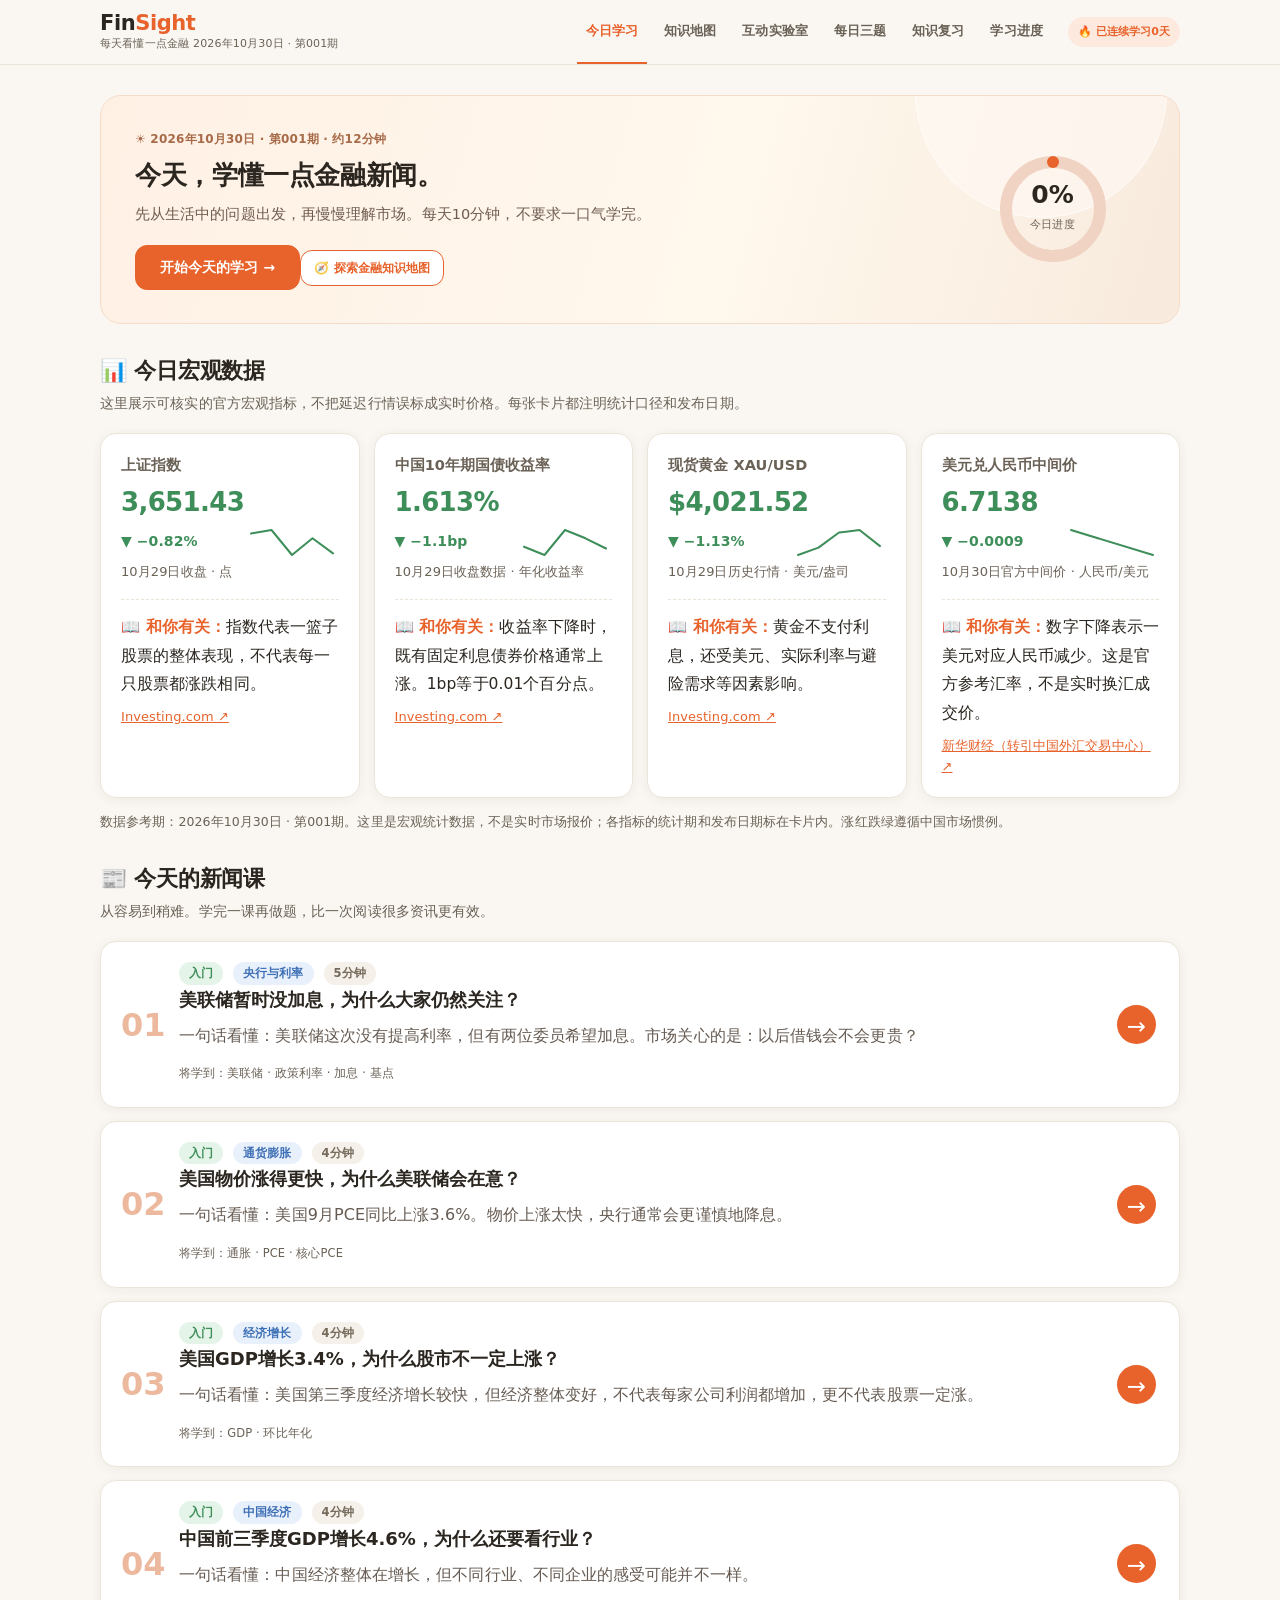
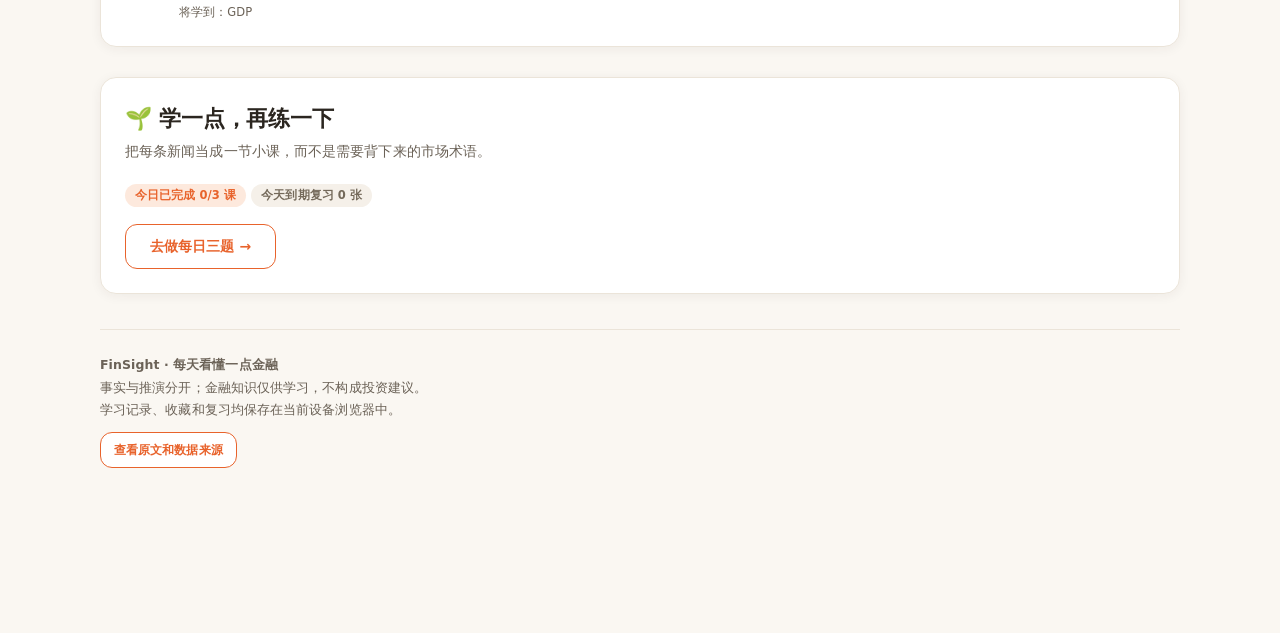
==== commit 3d3d093b: "chore: bust stylesheet cache for rounded readability update" ====
--- a/finance-daily/index.html
+++ b/finance-daily/index.html
@@ -6,7 +6,7 @@
 <meta name="theme-color" content="#FAF7F2">
 <meta name="description" content="FinSight，每天看懂一点金融新闻。金融小白的五步新闻课、互动实验、每日三题与知识复习。">
 <title>FinSight · 每天看懂一点金融</title>
-<link rel="stylesheet" href="./learn.css?v=20261030-type1">
+<link rel="stylesheet" href="./learn.css?v=20261030-round-v2">
 </head>
 <body>
 <header class="nav-top">
--- a/finance-daily/learn.css
+++ b/finance-daily/learn.css
@@ -275,3 +275,74 @@
   .map-hero h1 { font-size: 21px; }
   .map-detail-head h2 { font-size: 22px; }
 }
+
+
+/* FinSight v1.2 — rounder Chinese typography and larger educational explanations
+   Local fonts only: Apple Yuanti SC (if activated), Windows YouYuan, then system fallback. */
+:root {
+  --font-sans: "Yuanti SC", "YouYuan", "PingFang SC", "Microsoft YaHei", system-ui, sans-serif;
+  --type-body: 16px;
+  --type-caption: 14px;
+  --type-section: 22px;
+  --type-card-title: 18px;
+}
+html, body { font-family: var(--font-sans); }
+body { font-size: 16px; line-height: 1.8; font-weight: 400; letter-spacing: .005em; }
+button, input, select, textarea { font-family: inherit; }
+.brand-logo { font-weight: 750; letter-spacing: -.02em; }
+.hero h1, .map-hero h1 { font-weight: 750; letter-spacing: -.014em; }
+.section-title, .lesson-title, .lesson-head h1, .map-detail-head h2 {
+  font-weight: 750;
+  letter-spacing: -.01em;
+}
+.news h3, .lab-title, .map-explain h3 { font-weight: 700; letter-spacing: 0; }
+.news p, .lesson-body, .lesson-head .summary { font-size: 16px; line-height: 1.85; }
+.market-card .market-note {
+  font-size: 15.5px;
+  line-height: 1.85;
+  font-weight: 400;
+  color: var(--ink);
+  margin-top: 16px;
+  padding-top: 13px;
+  letter-spacing: .005em;
+}
+.market-card .market-note b {
+  font-size: 15.5px;
+  font-weight: 750;
+  color: var(--brand);
+}
+.market-name { font-size: 14.5px; font-weight: 700; }
+.market-time, .smallsource { font-size: 13px; line-height: 1.65; }
+.market-move { font-size: 14px; }
+.market-card { padding: 20px; }
+.market-number { font-weight: 750; }
+.section-sub { font-size: 14px; line-height: 1.8; }
+.defbox p, .lifebox p, .keybox p, .map-explain p { font-size: 15.5px; line-height: 1.85; }
+.map-path-card small, .map-detail-summary { font-size: 14px; line-height: 1.75; }
+.map-node-copy small, .route-node small { font-size: 12.5px; line-height: 1.65; }
+.map-quick-check h3 { font-size: 16px; }
+@media (max-width: 760px) {
+  :root { --type-body: 16px; --type-section: 21px; --type-card-title: 18px; }
+  body { font-size: 16px; line-height: 1.8; }
+  .market-grid { grid-template-columns: 1fr; gap: 12px; }
+  .market-card { padding: 19px 20px; }
+  .market-card .market-note, .market-card .market-note b { font-size: 16px; }
+  .market-card .market-note { line-height: 1.85; }
+  .market-name { font-size: 15px; }
+  .market-time, .smallsource { font-size: 13.5px; }
+  .market-number { font-size: 24px; }
+  .market-move { font-size: 14px; }
+  .news h3 { font-size: 18px; }
+  .news p, .lesson-body, .lesson-head .summary { font-size: 16px; line-height: 1.85; }
+  .lesson-title { font-size: 19px; }
+  .defbox p, .lifebox p, .keybox p, .map-explain p { font-size: 16px; }
+  .map-hero p, .hero p { font-size: 14.5px; }
+  .section-sub { font-size: 14px; }
+}
+@media (max-width: 440px) {
+  .market-card { padding: 18px; }
+  .market-number { font-size: 23px; }
+  .market-card .market-note, .market-card .market-note b { font-size: 16px; }
+  .news h3 { font-size: 17.5px; }
+  .map-explain p { font-size: 16px; }
+}
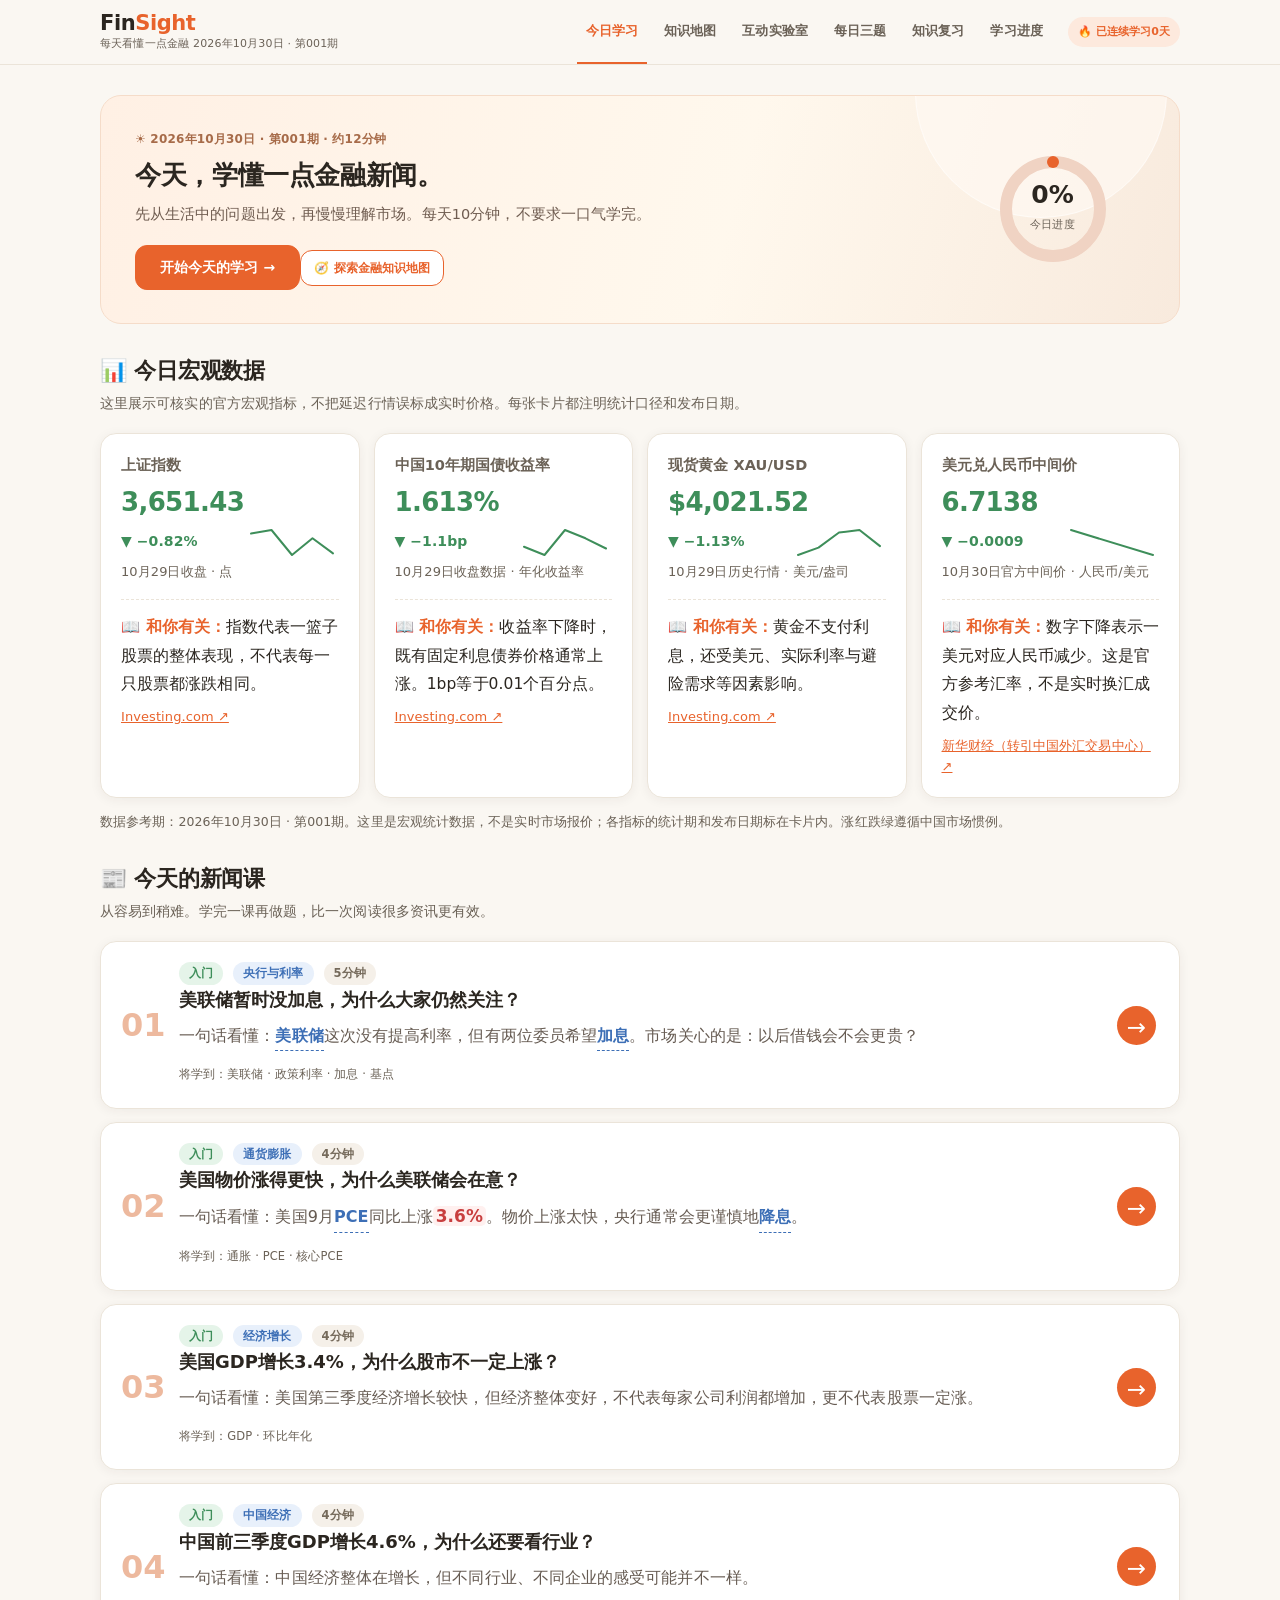
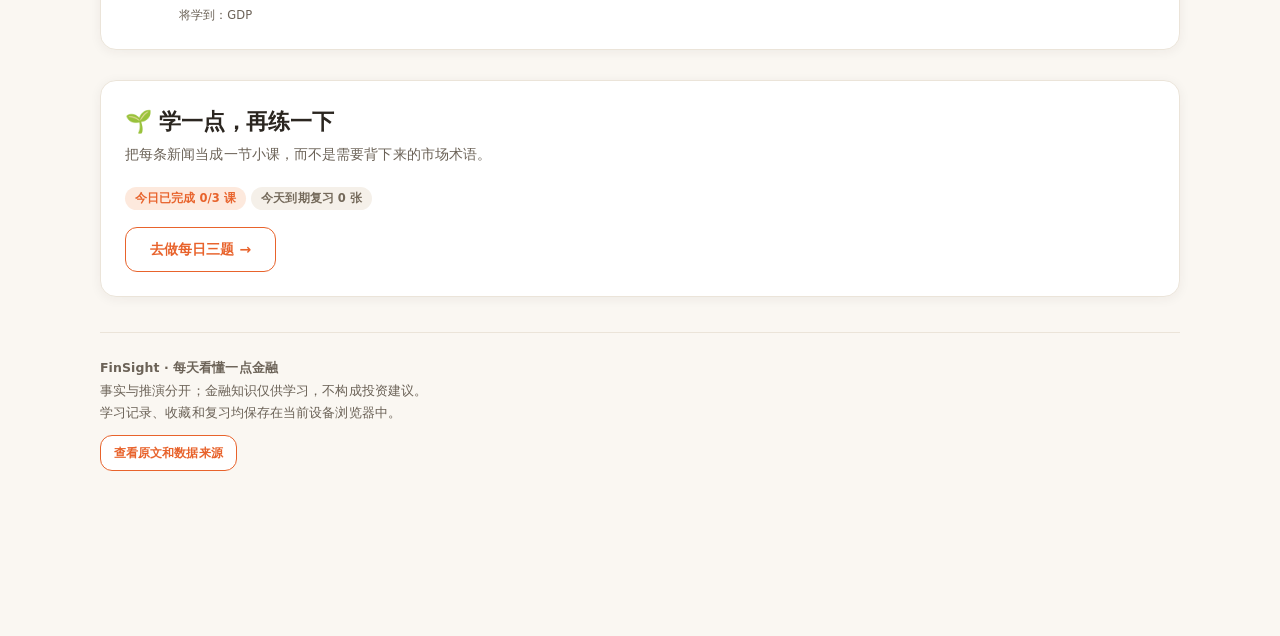
==== commit 7e14559c: "chore: refresh lesson font and numeric highlight assets" ====
--- a/finance-daily/index.html
+++ b/finance-daily/index.html
@@ -6,7 +6,7 @@
 <meta name="theme-color" content="#FAF7F2">
 <meta name="description" content="FinSight，每天看懂一点金融新闻。金融小白的五步新闻课、互动实验、每日三题与知识复习。">
 <title>FinSight · 每天看懂一点金融</title>
-<link rel="stylesheet" href="./learn.css?v=20261030-round-v2">
+<link rel="stylesheet" href="./learn.css?v=20261030-figure3">
 </head>
 <body>
 <header class="nav-top">
@@ -39,6 +39,6 @@
 <div id="popLayer" class="popover-layer" aria-label="术语解释浮层"><div id="termPop" class="popover" role="dialog" aria-label="金融术语解释"></div></div>
 <div id="toast" class="toast" aria-live="polite" role="status"></div>
 <script src="./data.js?v=20261030b"></script>
-<script src="./learn.js?v=20261030b"></script>
+<script src="./learn.js?v=20261030-figure3"></script>
 </body>
 </html>
--- a/finance-daily/learn.css
+++ b/finance-daily/learn.css
@@ -346,3 +346,25 @@
   .news h3 { font-size: 17.5px; }
   .map-explain p { font-size: 16px; }
 }
+
+
+/* Highlight verified financial figures in teaching text — not market up/down color coding. */
+.finance-figure {
+  display: inline;
+  color: #C83F3F;
+  background: #FFF0EF;
+  border-radius: 5px;
+  padding: 0 .16em;
+  font-weight: 850;
+  font-variant-numeric: tabular-nums;
+  -webkit-box-decoration-break: clone;
+  box-decoration-break: clone;
+  white-space: normal;
+}
+.lesson-body .finance-figure, .news p .finance-figure, .lesson-head .summary .finance-figure {
+  font-size: 1.06em;
+}
+.keybox .finance-figure, .lifebox .finance-figure, .defbox .finance-figure {
+  color: #BA3636;
+  background: rgba(214,69,69,.10);
+}
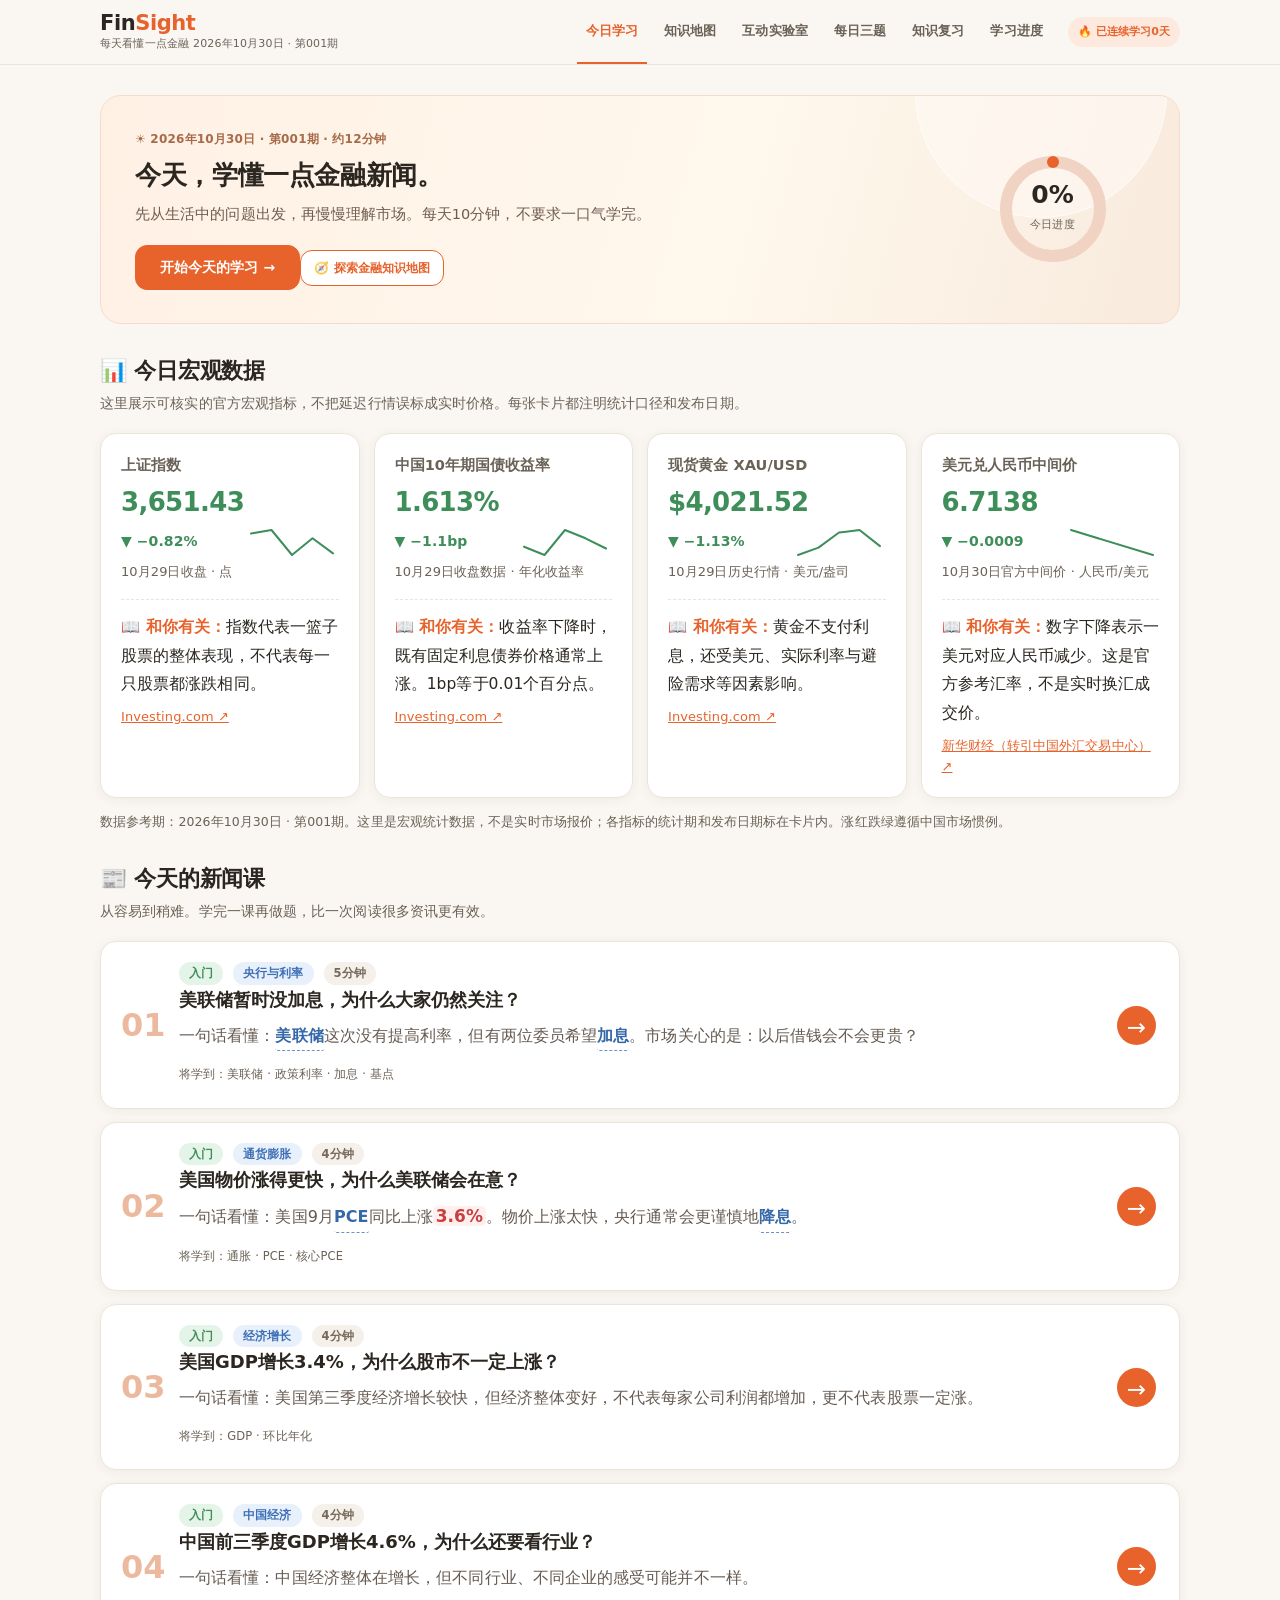
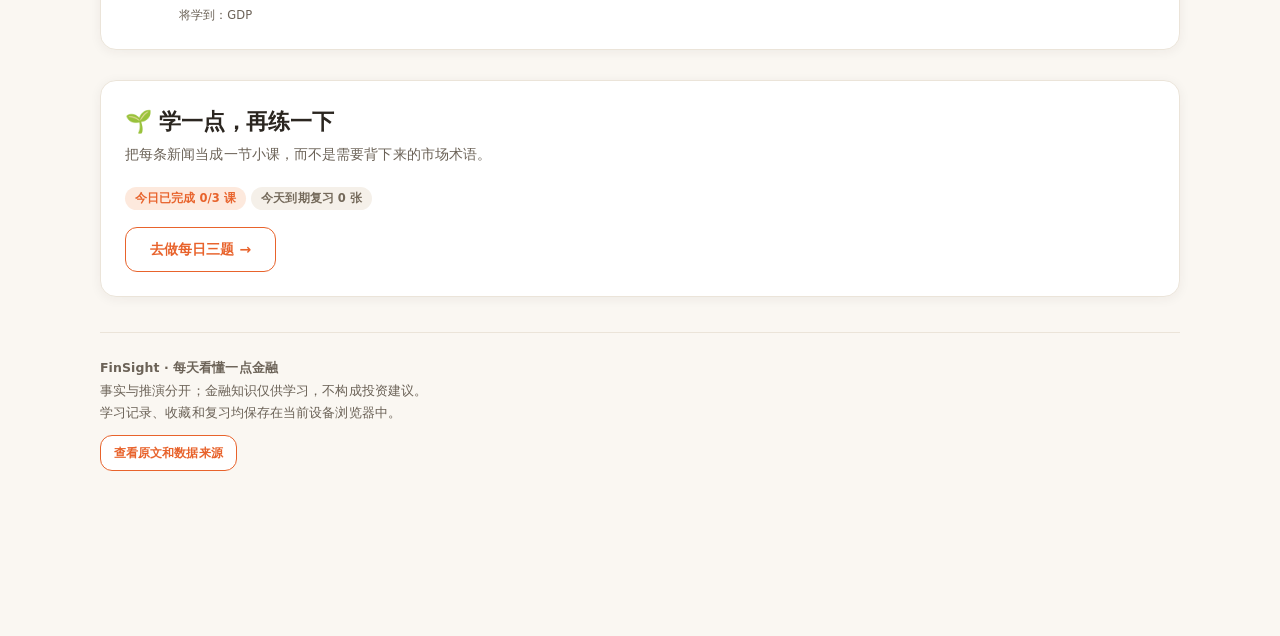
==== commit 5822b508: "chore: refresh FinSight semantic palette assets" ====
--- a/finance-daily/index.html
+++ b/finance-daily/index.html
@@ -6,7 +6,7 @@
 <meta name="theme-color" content="#FAF7F2">
 <meta name="description" content="FinSight，每天看懂一点金融新闻。金融小白的五步新闻课、互动实验、每日三题与知识复习。">
 <title>FinSight · 每天看懂一点金融</title>
-<link rel="stylesheet" href="./learn.css?v=20261030-figure3">
+<link rel="stylesheet" href="./learn.css?v=20261102-semantic1">
 </head>
 <body>
 <header class="nav-top">
@@ -39,6 +39,6 @@
 <div id="popLayer" class="popover-layer" aria-label="术语解释浮层"><div id="termPop" class="popover" role="dialog" aria-label="金融术语解释"></div></div>
 <div id="toast" class="toast" aria-live="polite" role="status"></div>
 <script src="./data.js?v=20261030b"></script>
-<script src="./learn.js?v=20261030-figure3"></script>
+<script src="./learn.js?v=20261102-semantic1"></script>
 </body>
 </html>
--- a/finance-daily/learn.css
+++ b/finance-daily/learn.css
@@ -368,3 +368,78 @@
   color: #BA3636;
   background: rgba(214,69,69,.10);
 }
+
+
+/* FinSight semantic learning palette v1.3 */
+.term {
+  color: #3568A8;
+  border-bottom-color: #6D91C5;
+  border-bottom-style: dashed;
+  border-bottom-width: 1.5px;
+  border-radius: 2px;
+  transition: background .16s ease, color .16s ease;
+}
+.term:hover, .term:focus-visible {
+  color: #244F88;
+  background: #E8F0FB;
+  outline: none;
+}
+.defbox { background: #E8F0FB; border-left-color: #3D6FB6; }
+.defbox > b { color: #315F9D; }
+.lifebox {
+  background: #FFF8E8;
+  border-left: 4px solid #C9942B;
+}
+.lifebox > b { color: #8B681F; }
+.lesson-conclusion {
+  margin: 14px 0 2px !important;
+  padding: 12px 14px;
+  border-left: 4px solid #E8632C;
+  border-radius: 0 10px 10px 0;
+  background: #FFF0E5;
+  color: #8D4828;
+  font-weight: 750;
+  line-height: 1.8;
+}
+.keybox {
+  background: linear-gradient(115deg, #FFF3E6, #FDE9DD);
+  border: 1px solid #F0C4A9;
+  border-left: 4px solid #E8632C;
+}
+.keybox p { color: #75452F; }
+.map-explain.life {
+  background: #FFF8E8;
+  border-left: 4px solid #C9942B;
+}
+.map-explain.mechanism {
+  background: #E8F0FB;
+  border-left: 4px solid #3D6FB6;
+}
+.map-explain.investor {
+  background: #EDF5EF;
+  border-left: 4px solid #3E8E5A;
+}
+.map-explain.advanced {
+  background: #F2EFFB;
+  border-left: 4px solid #8A75B8;
+}
+.map-explain.life .map-eyebrow { color: #98701F; }
+.map-explain.mechanism .map-eyebrow { color: #315F9D; }
+.map-explain.investor .map-eyebrow { color: #34764B; }
+.map-explain.advanced .map-eyebrow { color: #725D9D; }
+.map-takeaway {
+  padding: 15px 17px;
+  border-left: 4px solid #E8632C;
+  background: #FFF0E5;
+  color: #8D4828;
+  font-size: 15px;
+  line-height: 1.8;
+  font-weight: 700;
+}
+.map-takeaway .term { color: #3568A8; }
+@media (max-width: 760px) {
+  .lesson-conclusion { font-size: 16px; padding: 12px; }
+  .map-takeaway { font-size: 15px; }
+  .map-explain.life, .map-explain.mechanism,
+  .map-explain.investor, .map-explain.advanced { padding: 16px; }
+}
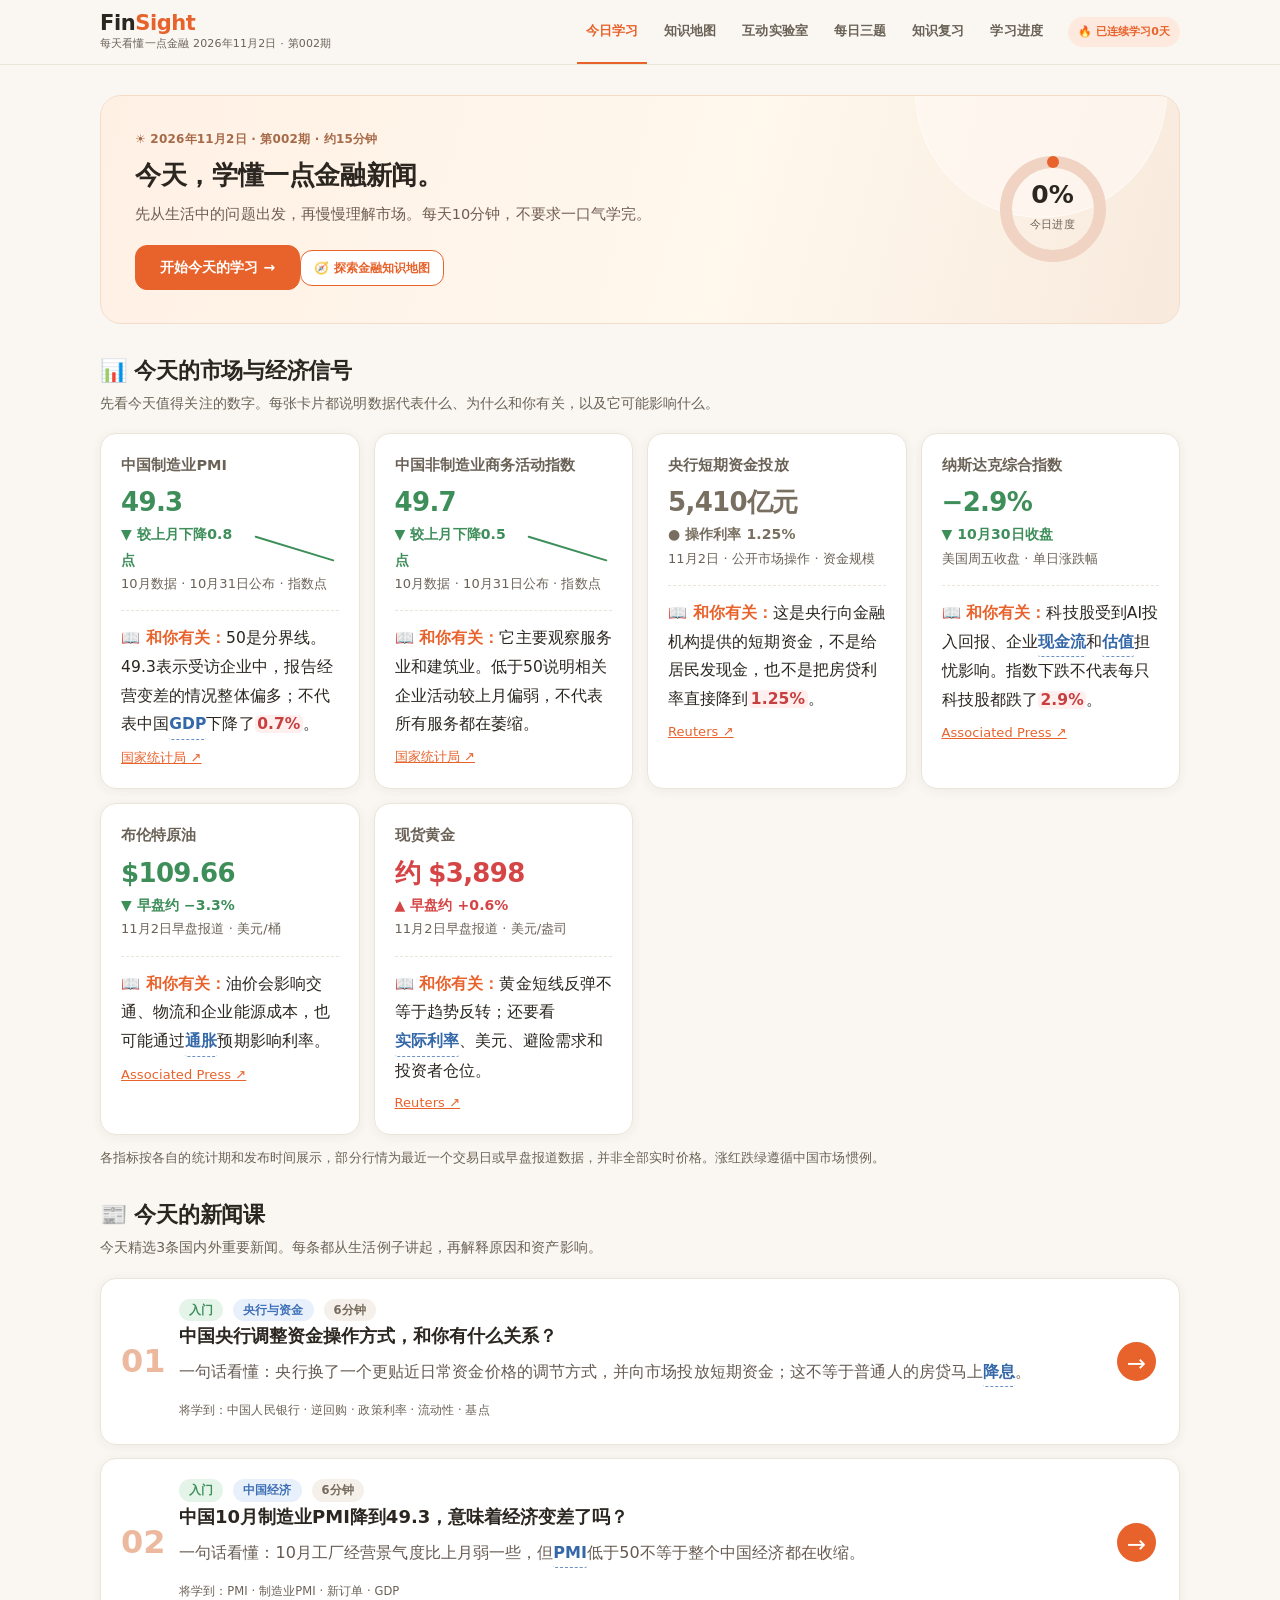
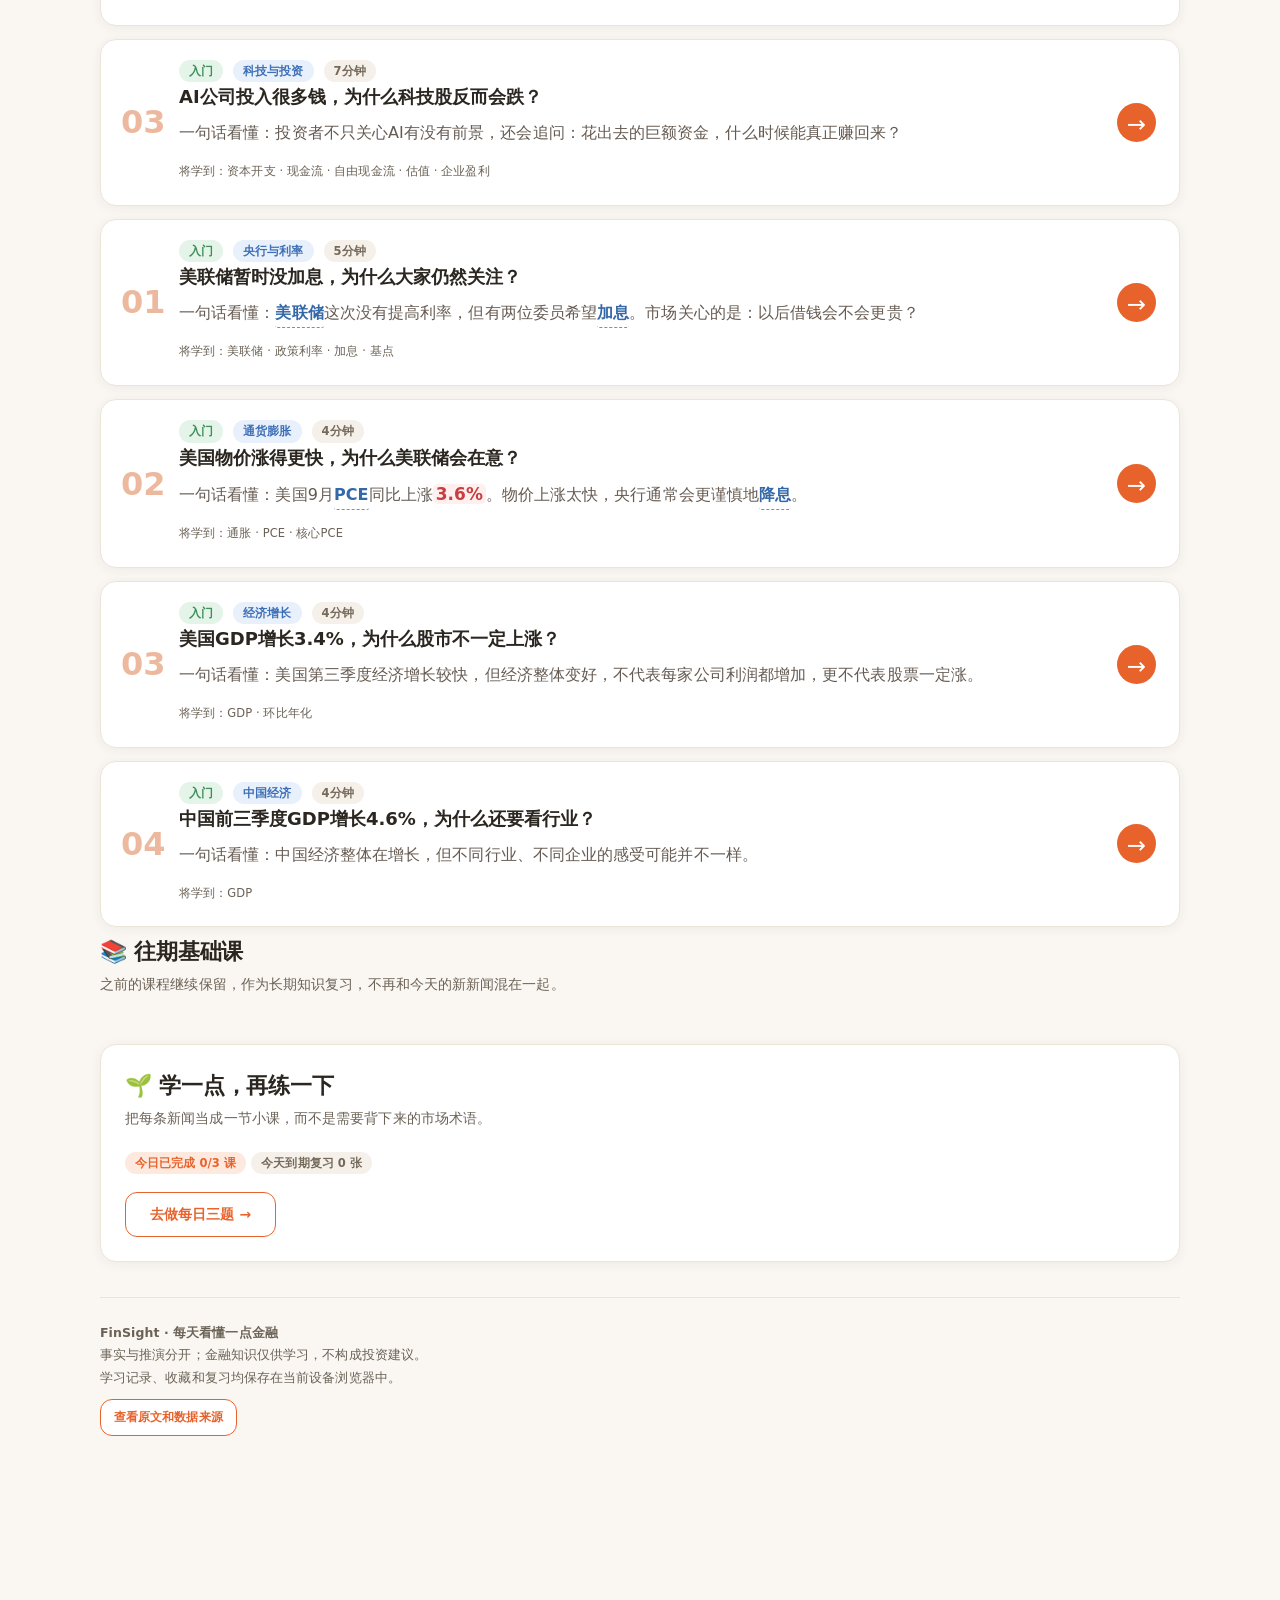
==== commit dd930749: "chore: align current and legacy FinSight entry pages" ====
--- a/finance-daily/index.html
+++ b/finance-daily/index.html
@@ -6,7 +6,7 @@
 <meta name="theme-color" content="#FAF7F2">
 <meta name="description" content="FinSight，每天看懂一点金融新闻。金融小白的五步新闻课、互动实验、每日三题与知识复习。">
 <title>FinSight · 每天看懂一点金融</title>
-<link rel="stylesheet" href="./learn.css?v=20261102-semantic1">
+<link rel="stylesheet" href="./learn.css?v=20261102-v14">
 </head>
 <body>
 <header class="nav-top">
@@ -38,7 +38,7 @@
 </nav>
 <div id="popLayer" class="popover-layer" aria-label="术语解释浮层"><div id="termPop" class="popover" role="dialog" aria-label="金融术语解释"></div></div>
 <div id="toast" class="toast" aria-live="polite" role="status"></div>
-<script src="./data.js?v=20261030b"></script>
-<script src="./learn.js?v=20261102-semantic1"></script>
+<script src="./data.js?v=20261102-v14"></script>
+<script src="./learn.js?v=20261102-v14"></script>
 </body>
 </html>
--- a/finance-daily/learn.css
+++ b/finance-daily/learn.css
@@ -443,3 +443,151 @@
   .map-explain.life, .map-explain.mechanism,
   .map-explain.investor, .map-explain.advanced { padding: 16px; }
 }
+
+
+/* FinSight v1.4 — vertical, readable cause-and-effect routes */
+.route-flow {
+  display: grid;
+  grid-template-columns: minmax(0, 1fr);
+  align-items: stretch;
+  gap: 0;
+  max-width: 900px;
+  margin: 14px auto 0;
+  padding: 8px 0;
+  overflow: visible;
+  scroll-snap-type: none;
+}
+.route-step { width: 100%; min-width: 0; flex: none; scroll-snap-align: none; }
+.route-node {
+  display: grid;
+  grid-template-columns: 66px minmax(0, 1fr);
+  grid-template-rows: auto auto auto;
+  align-items: start;
+  gap: 6px 15px;
+  width: 100%;
+  height: auto;
+  min-height: 0;
+  padding: 18px 20px;
+  text-align: left;
+  border: 1px solid #E9E1D6;
+  border-radius: 15px;
+  background: #fff;
+}
+.route-node.selected, .route-node:hover {
+  border-color: var(--brand);
+  background: #FFF9F4;
+  box-shadow: 0 4px 16px rgba(232,99,44,.08);
+}
+.route-index {
+  grid-column: 1;
+  grid-row: 1 / 4;
+  display: flex;
+  align-items: center;
+  justify-content: center;
+  align-self: stretch;
+  min-height: 48px;
+  padding: 8px 5px;
+  border-radius: 10px;
+  background: #FFF0E5;
+  color: var(--brand);
+  font-size: 12px;
+  line-height: 1.5;
+  font-weight: 850;
+  text-align: center;
+}
+.route-node b { grid-column: 2; font-size: 18px; line-height: 1.5; }
+.route-node small {
+  grid-column: 2;
+  display: block;
+  overflow: visible;
+  white-space: normal;
+  color: var(--ink-2);
+  font-size: 15px;
+  line-height: 1.8;
+}
+.route-open {
+  grid-column: 2;
+  margin-top: 3px;
+  color: var(--brand);
+  font-size: 12px;
+  line-height: 1.5;
+  font-weight: 750;
+}
+.route-edge {
+  display: grid;
+  grid-template-columns: 66px minmax(0, 1fr);
+  align-items: center;
+  flex: none;
+  gap: 3px 15px;
+  padding: 7px 0 7px 20px;
+  margin: 0;
+  color: var(--brand);
+  font-size: 14px;
+}
+.route-edge span {
+  grid-column: 1;
+  grid-row: 1 / 3;
+  font-size: 28px;
+  line-height: 1;
+  font-weight: 900;
+  text-align: center;
+}
+.route-edge b {
+  grid-column: 2;
+  color: var(--brand);
+  font-size: 15px;
+  line-height: 1.55;
+}
+.route-edge small {
+  grid-column: 2;
+  color: var(--ink-2);
+  font-size: 14px;
+  line-height: 1.7;
+}
+.map-explain { padding: 19px; }
+.map-explain h3 { font-size: 17px; line-height: 1.5; margin: 8px 0; }
+.map-explain p { font-size: 16px; line-height: 1.85; }
+.map-eyebrow { font-size: 12px; line-height: 1.6; letter-spacing: 0; }
+.map-detail-grid { gap: 13px; }
+.map-explain.advanced {
+  border: 1px dashed #B9A9D8;
+  cursor: pointer;
+}
+.map-explain.advanced summary {
+  list-style: none;
+  cursor: pointer;
+}
+.map-explain.advanced summary::-webkit-details-marker { display: none; }
+.map-explain.advanced summary h3 { margin-bottom: 0; }
+.map-explain.advanced[open] summary { margin-bottom: 10px; }
+.map-explain.advanced p { margin-top: 8px; }
+.map-takeaway { font-size: 16px; line-height: 1.85; padding: 16px 18px; }
+.archive-section { margin-top: 8px; }
+.archive-news { background: #FFFEFC; }
+.archive-news .news-num { font-size: 23px; color: #C6B7A7; }
+@media (max-width: 760px) {
+  .route-flow { max-width: none; margin-top: 10px; }
+  .route-node {
+    grid-template-columns: 48px minmax(0, 1fr);
+    gap: 6px 12px;
+    padding: 16px 14px;
+  }
+  .route-index { font-size: 11px; padding: 6px 3px; }
+  .route-node b { font-size: 17px; }
+  .route-node small { font-size: 15px; line-height: 1.8; }
+  .route-edge {
+    grid-template-columns: 48px minmax(0, 1fr);
+    gap: 3px 12px;
+    padding: 6px 0 6px 10px;
+  }
+  .route-edge b { font-size: 14px; }
+  .route-edge small { font-size: 13.5px; line-height: 1.75; }
+  .map-detail-grid { grid-template-columns: minmax(0, 1fr); }
+  .map-explain { padding: 17px; }
+  .map-explain h3 { font-size: 17px; }
+  .map-explain p { font-size: 16px; line-height: 1.85; }
+  .map-eyebrow { font-size: 12px; }
+  .map-takeaway { font-size: 15.5px; }
+  .archive-news { grid-template-columns: 30px minmax(0,1fr) 34px; gap: 10px; padding: 15px; }
+  .archive-news .news-num { font-size: 19px; }
+}
